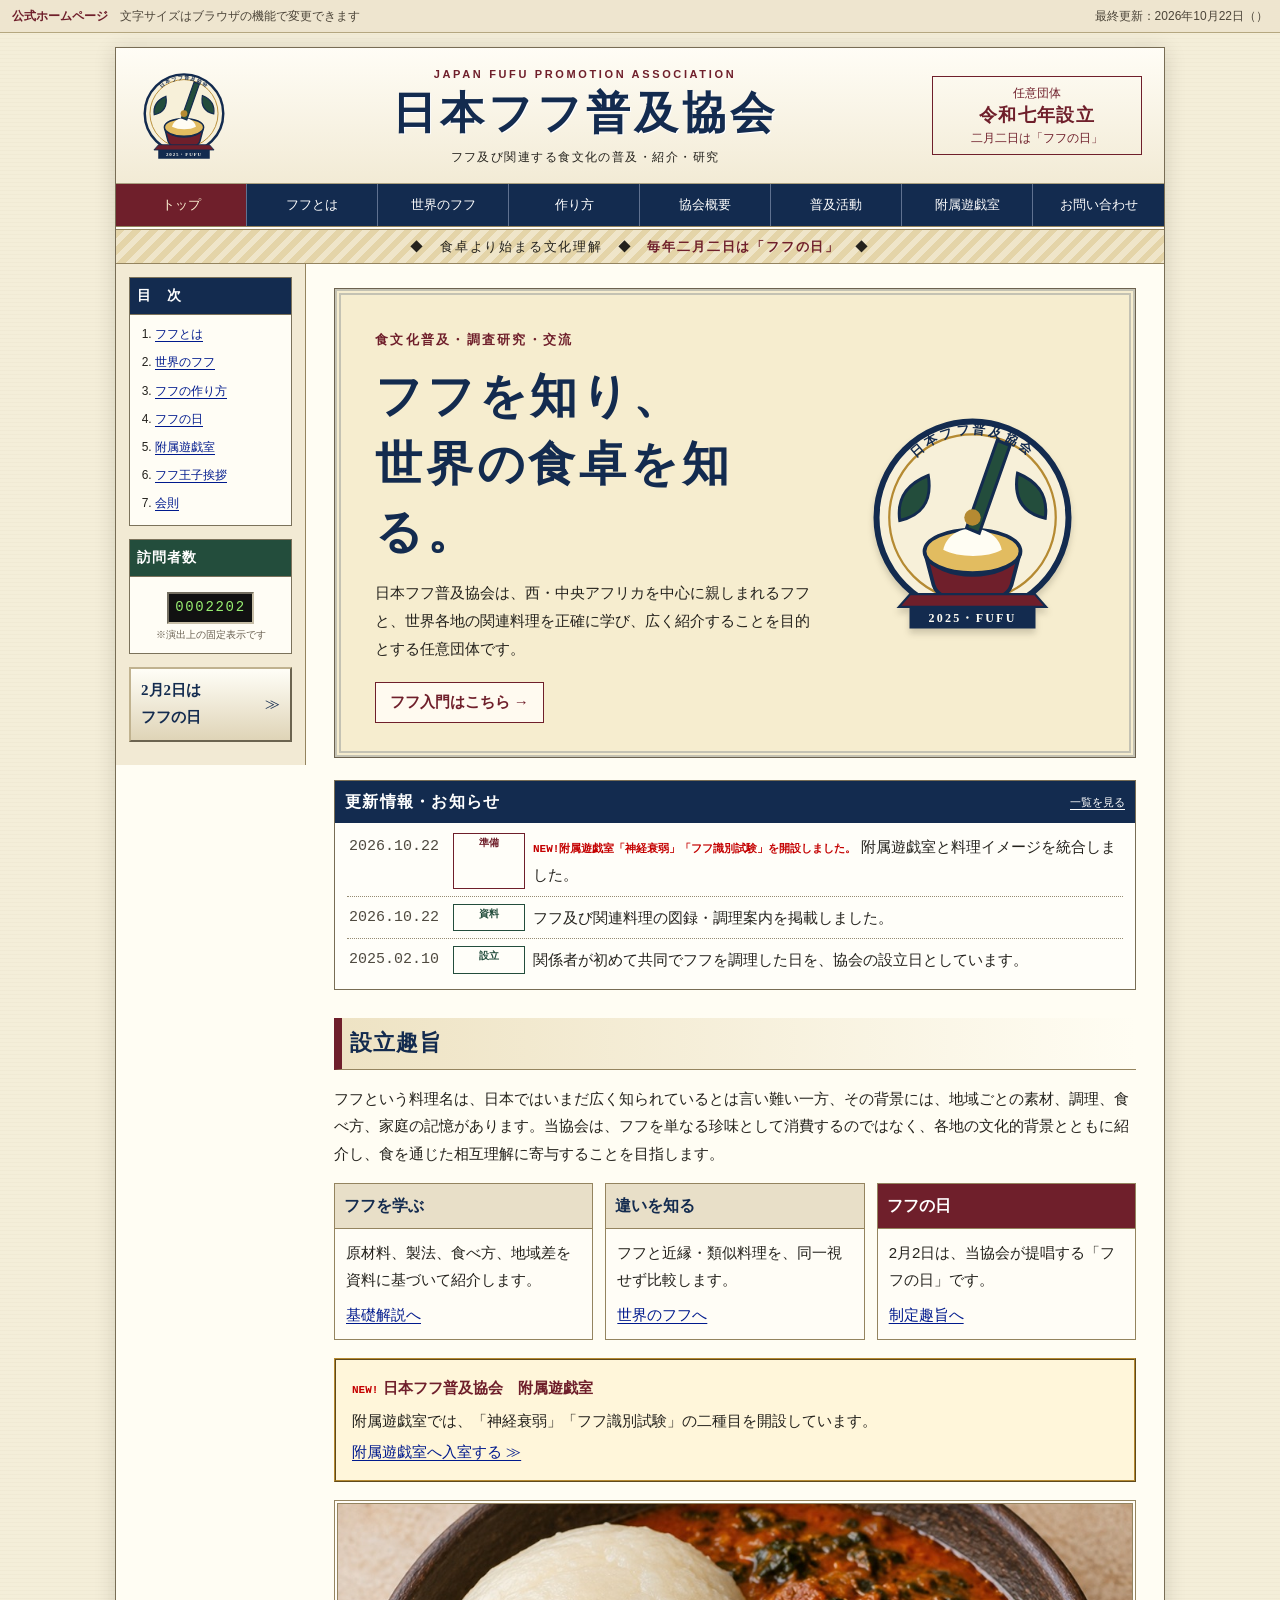
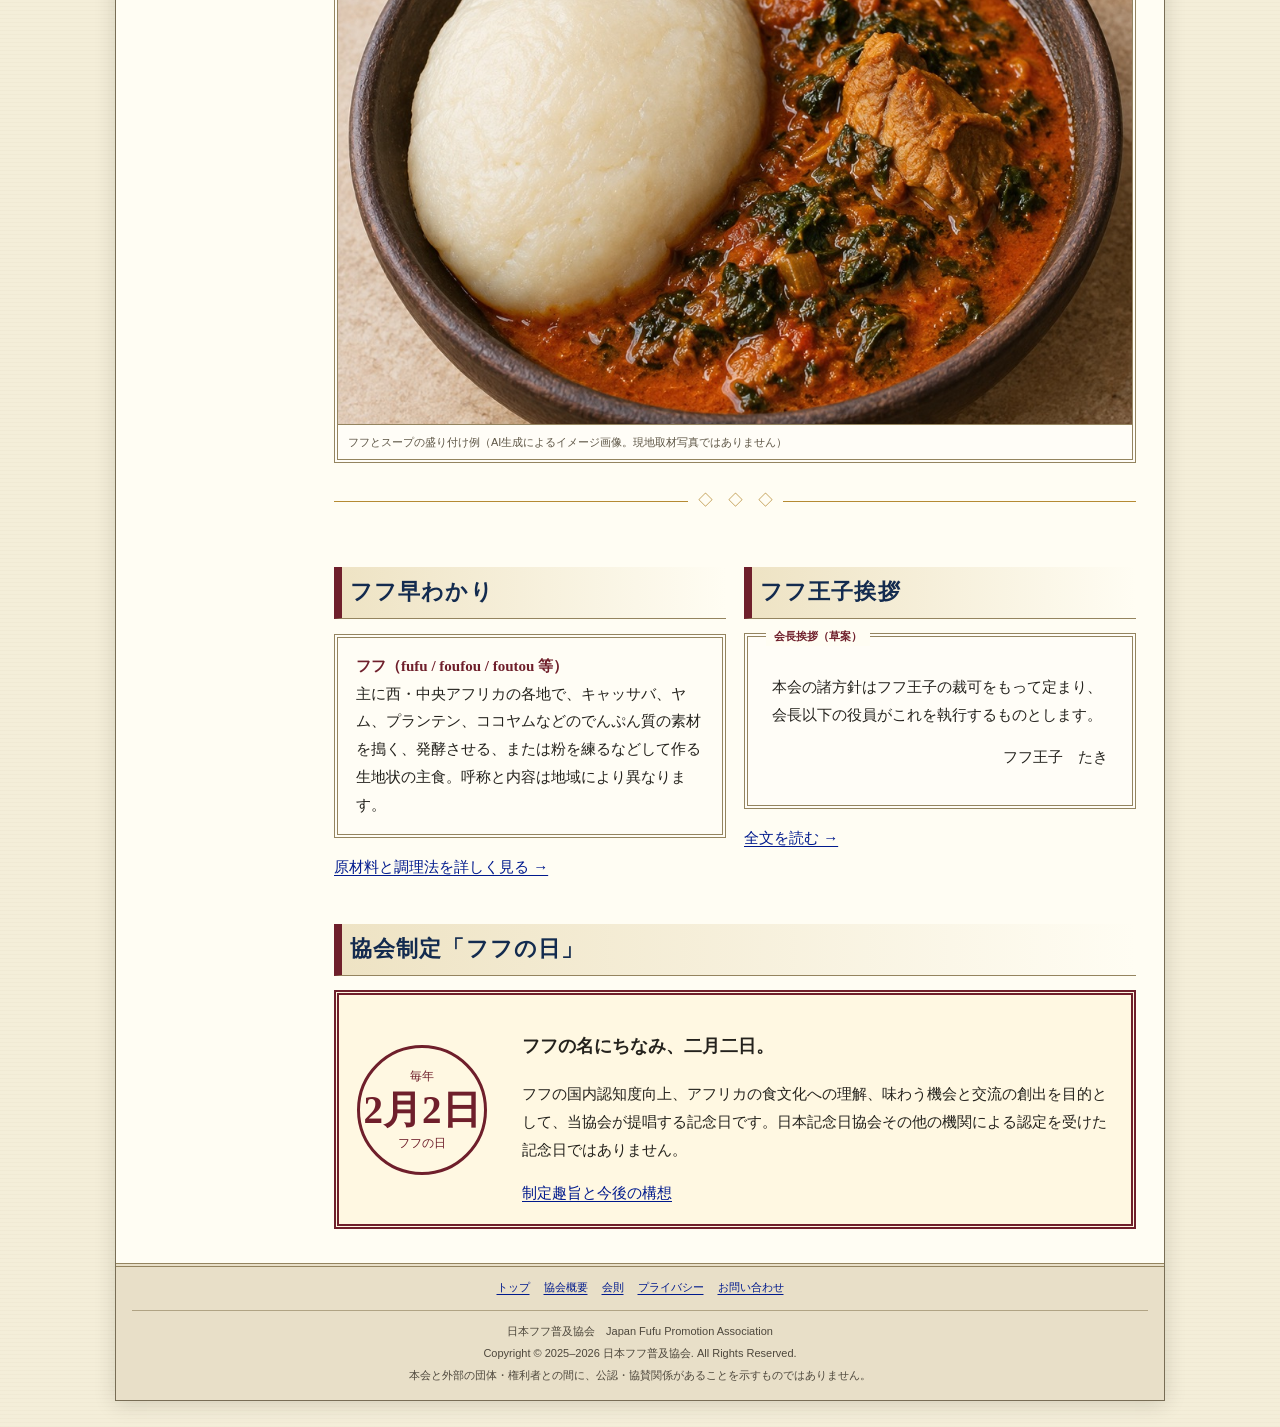
==== index.html @ 9b44394a "Publish Japan Fufu Association site v1.6.2" ====
<!DOCTYPE html>

<html lang="ja"><head><meta charset="utf-8"/><meta content="width=device-width,initial-scale=1" name="viewport"/><meta content="日本フフ普及協会は、フフとその関連料理を通じて食文化への理解を深める任意団体です。" name="description"/><meta content="#132b4f" name="theme-color"/><title>日本フフ普及協会 公式ホームページ</title><link href="assets/img/favicon.svg" rel="icon"/><link href="assets/css/site.css" rel="stylesheet"/><script defer="" src="assets/js/site.js"></script></head>
<body><a class="skip-link" href="#main">本文へ移動</a>
<div class="utility-bar"><div class="utility-bar__inner"><span><strong>公式ホームページ</strong>　文字サイズはブラウザの機能で変更できます</span><span>最終更新：2026年10月22日（）</span></div></div>
<div class="site-shell">
<header class="site-header"><div class="masthead"><a class="masthead__logo" href="index.html"><img alt="日本フフ普及協会 紋章案" src="assets/img/emblem.svg"/></a><div class="masthead__title"><small>JAPAN FUFU PROMOTION ASSOCIATION</small><a href="index.html"><h1>日本フフ普及協会</h1></a><p>フフ及び関連する食文化の普及・紹介・研究</p></div><div class="masthead__seal"><span>任意団体</span><strong>令和七年設立</strong><span>二月二日は「フフの日」</span></div></div>
<button aria-controls="global-nav" aria-expanded="false" aria-label="目次・主要項目を開閉" class="nav-toggle" data-nav-toggle="" type="button"></button><nav aria-label="主要項目" class="global-nav" data-global-nav="" id="global-nav"><ul><li><a aria-current="page" href="index.html">トップ</a></li><li><a href="fufu.html">フフとは</a></li><li><a href="world.html">世界のフフ</a></li><li><a href="recipe.html">作り方</a></li><li><a href="about.html">協会概要</a></li><li><a href="activities.html">普及活動</a></li><li><a href="games.html">附属遊戯室</a></li><li><a href="contact.html">お問い合わせ</a></li></ul></nav></header>
<div class="retro-banner"><span>◆　食卓より始まる文化理解　◆　<strong>毎年二月二日は「フフの日」</strong>　◆</span></div>
<div class="layout"><aside aria-label="補助メニュー" class="sidebar">
<section class="side-box"><h2>目　次</h2><ol class="side-menu"><li><a href="fufu.html">フフとは</a></li><li><a href="world.html">世界のフフ</a></li><li><a href="recipe.html">フフの作り方</a></li><li><a href="fufu-day.html">フフの日</a></li><li><a href="games.html">附属遊戯室</a></li><li><a href="about.html#message">フフ王子挨拶</a></li><li><a href="rules.html">会則</a></li></ol></section>
<section class="side-box"><h2 class="green">訪問者数</h2><div class="side-box__body"><div class="counter" data-counter="">0002202</div><span class="counter-note">※演出上の固定表示です</span></div></section>
<a class="link-banner" href="fufu-day.html"><span><strong>2月2日は<br/>フフの日</strong></span><span>≫</span></a>
</aside><main class="main-content" id="main">
<section class="hero"><div class="hero__copy"><small>食文化普及・調査研究・交流</small><h2>フフを知り、<br/>世界の食卓を知る。</h2><p>日本フフ普及協会は、西・中央アフリカを中心に親しまれるフフと、世界各地の関連料理を正確に学び、広く紹介することを目的とする任意団体です。</p><a class="hero__ribbon" href="fufu.html">フフ入門はこちら →</a></div><div class="hero__crest"><img alt="日本フフ普及協会の紋章" src="assets/img/emblem.svg"/></div></section>
<section class="notice-board"><div class="notice-board__head"><h2>更新情報・お知らせ</h2><a href="activities.html">一覧を見る</a></div><ul class="news-list"><li><time datetime="2026-10-22">2026.10.22</time><span class="label label--notice">準備</span><span><span aria-label="新着" class="new-mark">附属遊戯室「神経衰弱」「フフ識別試験」を開設しました。</span>附属遊戯室と料理イメージを統合しました。</span></li><li><time datetime="2026-10-22">2026.10.22</time><span class="label">資料</span><span>フフ及び関連料理の図録・調理案内を掲載しました。</span></li><li><time datetime="2025-02-10">2025.02.10</time><span class="label">設立</span><span>関係者が初めて共同でフフを調理した日を、協会の設立日としています。</span></li></ul></section>
<h2 class="section-heading">設立趣旨</h2><p>フフという料理名は、日本ではいまだ広く知られているとは言い難い一方、その背景には、地域ごとの素材、調理、食べ方、家庭の記憶があります。当協会は、フフを単なる珍味として消費するのではなく、各地の文化的背景とともに紹介し、食を通じた相互理解に寄与することを目指します。</p>
<div class="feature-grid"><article class="feature-card"><h3 class="feature-card__title">フフを学ぶ</h3><div class="feature-card__body"><p>原材料、製法、食べ方、地域差を資料に基づいて紹介します。</p><a href="fufu.html">基礎解説へ</a></div></article><article class="feature-card"><h3 class="feature-card__title">違いを知る</h3><div class="feature-card__body"><p>フフと近縁・類似料理を、同一視せず比較します。</p><a href="world.html">世界のフフへ</a></div></article><article class="feature-card feature-card--day"><h3 class="feature-card__title">フフの日</h3><div class="feature-card__body"><p>2月2日は、当協会が提唱する「フフの日」です。</p><a href="fufu-day.html">制定趣旨へ</a></div></article></div>
<div class="panel game-home-banner"><strong><span aria-label="新着" class="new-mark"></span>日本フフ普及協会　附属遊戯室</strong><p>附属遊戯室では、「神経衰弱」「フフ識別試験」の二種目を開設しています。</p><a href="games.html">附属遊戯室へ入室する ≫</a></div>
<figure class="food-figure"><img alt="AI生成による、フフとスープを盛り付けたイメージ" src="assets/img/food/fufu.jpg"/><figcaption>フフとスープの盛り付け例（AI生成によるイメージ画像。現地取材写真ではありません）</figcaption></figure>
<div class="ornament"><span>◇　◇　◇</span></div>
<div class="two-col"><section><h2 class="section-heading">フフ早わかり</h2><div class="definition-box"><strong>フフ（fufu / foufou / foutou 等）</strong><br/>主に西・中央アフリカの各地で、キャッサバ、ヤム、プランテン、ココヤムなどのでんぷん質の素材を搗く、発酵させる、または粉を練るなどして作る生地状の主食。呼称と内容は地域により異なります。</div><p><a href="fufu.html">原材料と調理法を詳しく見る →</a></p></section><section><h2 class="section-heading">フフ王子挨拶</h2><div class="president-message"><p>本会の諸方針はフフ王子の裁可をもって定まり、会長以下の役員がこれを執行するものとします。</p><p class="signature">フフ王子　たき</p></div><p><a href="about.html#message">全文を読む →</a></p></section></div>
<h2 class="section-heading">協会制定「フフの日」</h2><div class="fufu-day-card"><div class="date-seal"><div><small>毎年</small><strong>2月2日</strong><small>フフの日</small></div></div><div><h3>フフの名にちなみ、二月二日。</h3><p>フフの国内認知度向上、アフリカの食文化への理解、味わう機会と交流の創出を目的として、当協会が提唱する記念日です。日本記念日協会その他の機関による認定を受けた記念日ではありません。</p><a href="fufu-day.html">制定趣旨と今後の構想</a></div></div>
</main></div>
<footer class="footer"><nav class="footer__nav"><a href="index.html">トップ</a><a href="about.html">協会概要</a><a href="rules.html">会則</a><a href="privacy.html">プライバシー</a><a href="contact.html">お問い合わせ</a></nav><div class="footer__meta"><p>日本フフ普及協会　Japan Fufu Promotion Association</p><p>Copyright © 2025–<span data-year="">2026</span> 日本フフ普及協会. All Rights Reserved.</p><p>本会と外部の団体・権利者との間に、公認・協賛関係があることを示すものではありません。</p></div></footer>
</div></body></html>
---- assets/css/site.css ----
:root {
  --paper: #f4eed9;
  --paper-light: #fffdf3;
  --paper-deep: #e7dcc0;
  --ink: #24221d;
  --navy: #132b4f;
  --navy-2: #23446f;
  --wine: #6f1f2b;
  --green: #234d3c;
  --gold: #b58a32;
  --blue-link: #001a8d;
  --line: #94845f;
  --shadow: rgba(39, 31, 16, 0.16);
  --serif: "Yu Mincho", "Hiragino Mincho ProN", "Hiragino Mincho Pro", "Times New Roman", serif;
  --sans: "Yu Gothic", "Hiragino Kaku Gothic ProN", Meiryo, sans-serif;
}

* { box-sizing: border-box; }
html { scroll-behavior: smooth; }
body {
  margin: 0;
  color: var(--ink);
  background:
    repeating-linear-gradient(0deg, rgba(86, 67, 30, .022) 0, rgba(86, 67, 30, .022) 1px, transparent 1px, transparent 4px),
    var(--paper);
  font-family: var(--sans);
  font-size: 15px;
  line-height: 1.85;
}
a { color: var(--blue-link); text-decoration: underline; text-underline-offset: 3px; }
a:hover { color: var(--wine); }
img, svg { max-width: 100%; height: auto; }
button, input, textarea { font: inherit; }

.skip-link { position: fixed; top: -80px; left: 12px; z-index: 99; background: #fff; padding: 9px 14px; border: 2px solid var(--navy); }
.skip-link:focus { top: 12px; }
.sr-only { position: absolute; width: 1px; height: 1px; padding: 0; margin: -1px; overflow: hidden; clip: rect(0,0,0,0); white-space: nowrap; border: 0; }

.utility-bar { border-bottom: 1px solid #b5a780; background: #eee5cf; color: #4c4539; font-size: 12px; }
.utility-bar__inner { display: flex; justify-content: space-between; gap: 18px; padding: 5px 12px; }
.utility-bar strong { color: var(--wine); }

.site-shell { width: min(1050px, calc(100% - 24px)); margin: 14px auto 26px; border: 1px solid #786d55; background: var(--paper-light); box-shadow: 0 3px 20px var(--shadow); }
.site-header { border-bottom: 4px double var(--line); background: linear-gradient(#fffdf6, #eee5cb); }
.masthead { display: grid; grid-template-columns: 100px 1fr 210px; align-items: center; gap: 18px; min-height: 135px; padding: 15px 22px; }
.masthead__logo img { display: block; width: 92px; }
.masthead__title { text-align: center; font-family: var(--serif); }
.masthead__title small { display: block; color: var(--wine); font-family: var(--sans); font-size: 11px; font-weight: 700; letter-spacing: .24em; }
.masthead__title a { color: var(--navy); text-decoration: none; }
.masthead__title h1 { margin: 4px 0 0; font-size: clamp(26px, 4vw, 44px); line-height: 1.2; letter-spacing: .09em; text-shadow: 1px 1px 0 #fff; }
.masthead__title p { margin: 5px 0 0; font-size: 12px; letter-spacing: .12em; }
.masthead__seal { border: 1px solid var(--wine); padding: 7px 9px; text-align: center; color: var(--wine); font-family: var(--serif); font-size: 12px; line-height: 1.5; }
.masthead__seal strong { display: block; font-size: 18px; letter-spacing: .08em; }

.global-nav { border-top: 1px solid #aaa080; background: var(--navy); }
.global-nav ul { display: grid; grid-template-columns: repeat(8, minmax(0, 1fr)); margin: 0; padding: 0; list-style: none; }
.global-nav li { border-right: 1px solid #5f7190; }
.global-nav li:last-child { border-right: 0; }
.global-nav a { display: block; padding: 9px 5px; color: #fff; font-size: 13px; text-align: center; text-decoration: none; }
.global-nav a:hover, .global-nav a[aria-current="page"] { background: var(--wine); color: #fff5d6; }
.nav-toggle { display: none; }

.retro-banner { display: flex; align-items: center; justify-content: center; min-height: 34px; border-bottom: 1px solid var(--line); background: repeating-linear-gradient(135deg, #e4d4a8 0, #e4d4a8 6px, #efe5c9 6px, #efe5c9 12px); font-family: var(--serif); font-size: 13px; letter-spacing: .14em; text-align: center; }
.retro-banner strong { color: var(--wine); }

.layout { display: grid; grid-template-columns: 190px minmax(0, 1fr); align-items: start; }
.sidebar { padding: 13px; border-right: 1px solid var(--line); background: #f2ead4; }
.side-box { margin-bottom: 13px; border: 1px solid #7b725b; background: #fffdf5; font-size: 12px; }
.side-box h2 { margin: 0; padding: 5px 7px; border-bottom: 1px solid #7b725b; background: var(--navy); color: #fff; font-family: var(--serif); font-size: 14px; letter-spacing: .06em; }
.side-box h2.wine { background: var(--wine); }
.side-box h2.green { background: var(--green); }
.side-menu { margin: 0; padding: 5px 8px 8px 25px; }
.side-menu li { padding: 3px 0; }
.side-box__body { padding: 8px; }
.side-box__body p { margin: 0 0 6px; }
.side-box__body p:last-child { margin-bottom: 0; }
.mini-badge { display: inline-block; padding: 1px 5px; border: 1px solid var(--wine); color: var(--wine); font-weight: 700; }
.counter { margin: 7px auto 2px; width: max-content; padding: 1px 6px; border: 2px inset #c7bea7; background: #111; color: #98ef72; font-family: "Courier New", monospace; font-size: 14px; letter-spacing: .12em; }
.counter-note { display: block; color: #685f50; text-align: center; font-size: 10px; }

.main-content { min-width: 0; padding: 24px 28px 34px; }
.breadcrumb { margin: 0 0 16px; color: #675f51; font-size: 11px; }
.page-title { margin: 0 0 18px; padding: 8px 12px 7px; border-top: 3px double var(--navy); border-bottom: 3px double var(--navy); color: var(--navy); font-family: var(--serif); font-size: clamp(25px, 4vw, 34px); letter-spacing: .09em; text-align: center; }
.page-lead { margin: 0 auto 22px; max-width: 700px; font-family: var(--serif); font-size: 17px; line-height: 2; text-align: center; }

.hero { position: relative; display: grid; grid-template-columns: 1.25fr .75fr; min-height: 300px; margin-bottom: 22px; overflow: hidden; border: 1px solid #6c624f; background: #f6edcf; }
.hero::after { position: absolute; inset: 0; border: 6px double rgba(19,43,79,.22); content: ""; pointer-events: none; }
.hero__copy { z-index: 1; padding: 36px 16px 34px 40px; }
.hero__copy small { color: var(--wine); font-weight: 700; letter-spacing: .18em; }
.hero__copy h2 { margin: 9px 0 14px; color: var(--navy); font-family: var(--serif); font-size: clamp(28px, 4.6vw, 47px); line-height: 1.45; letter-spacing: .08em; }
.hero__copy p { max-width: 530px; margin: 0; font-family: var(--serif); font-size: 15px; }
.hero__crest { display: grid; place-items: center; padding: 25px 25px 25px 0; }
.hero__crest img { width: min(225px, 100%); filter: drop-shadow(0 5px 3px rgba(35,27,12,.18)); }
.hero__ribbon { display: inline-block; margin-top: 18px; padding: 6px 14px; border: 1px solid var(--wine); background: #fffaf0; color: var(--wine); font-family: var(--serif); font-weight: 700; text-decoration: none; }

.notice-board { margin-bottom: 20px; border: 1px solid #786d55; }
.notice-board__head { display: flex; align-items: center; justify-content: space-between; padding: 6px 10px; background: var(--navy); color: white; }
.notice-board__head h2 { margin: 0; font-family: var(--serif); font-size: 16px; letter-spacing: .08em; }
.notice-board__head a { color: #fff; font-size: 11px; }
.news-list { margin: 0; padding: 3px 12px 8px; list-style: none; background: #fffef9; }
.news-list li { display: grid; grid-template-columns: 96px 72px 1fr; gap: 8px; padding: 7px 2px; border-bottom: 1px dotted #958b73; }
.news-list li:last-child { border-bottom: 0; }
.news-list time { color: #4f4a40; font-family: "Courier New", monospace; }
.label { display: inline-block; padding: 0 5px; border: 1px solid currentColor; color: var(--green); font-size: 10px; font-weight: 700; text-align: center; }
.label--notice { color: var(--wine); }

.section-heading { margin: 28px 0 14px; padding: 5px 8px; border-left: 8px solid var(--wine); border-bottom: 1px solid var(--line); color: var(--navy); background: linear-gradient(90deg, #eee3c4, transparent); font-family: var(--serif); font-size: 22px; letter-spacing: .05em; }
.subheading { margin: 22px 0 9px; padding-bottom: 4px; border-bottom: 1px dotted var(--line); color: var(--wine); font-family: var(--serif); font-size: 18px; }
.ornament { display: flex; align-items: center; gap: 10px; margin: 24px 0; color: var(--gold); }
.ornament::before, .ornament::after { height: 1px; flex: 1; background: var(--gold); content: ""; }
.ornament span { font-family: var(--serif); }

.feature-grid { display: grid; grid-template-columns: repeat(3, 1fr); gap: 12px; }
.feature-card { border: 1px solid var(--line); background: #fffdf6; }
.feature-card__title { margin: 0; padding: 7px 9px; border-bottom: 1px solid var(--line); background: #e8dfc8; color: var(--navy); font-family: var(--serif); font-size: 16px; }
.feature-card__body { padding: 10px 11px; }
.feature-card__body p { margin: 0 0 7px; }
.feature-card__body p:last-child { margin: 0; }
.feature-card--day .feature-card__title { background: var(--wine); color: white; }

.two-col { display: grid; grid-template-columns: 1fr 1fr; gap: 18px; }
.panel { padding: 14px 16px; border: 1px solid var(--line); background: #fffdf7; }
.panel h3 { margin-top: 0; color: var(--navy); font-family: var(--serif); }
.panel--green { border-color: var(--green); background: #f2f5eb; }
.panel--warning { border: 2px solid #a65a2d; background: #fff7dd; }
.panel--draft { border: 2px dashed var(--wine); background: #fff8f3; }
.panel p:last-child, .panel ul:last-child { margin-bottom: 0; }

.definition-box { margin: 15px 0; padding: 15px 18px; border: 4px double var(--line); background: #fffdf5; font-family: var(--serif); }
.definition-box strong { color: var(--wine); }
.fact-list { margin: 0; padding-left: 1.4em; }
.fact-list li { margin-bottom: 5px; }

.comparison-wrap { overflow-x: auto; border: 1px solid var(--line); }
.comparison-table { width: 100%; min-width: 760px; border-collapse: collapse; background: #fffef9; font-size: 12px; line-height: 1.65; }
.comparison-table caption { padding: 6px; background: var(--navy); color: #fff; font-family: var(--serif); font-size: 15px; }
.comparison-table th, .comparison-table td { padding: 7px 8px; border: 1px solid #b4a98e; vertical-align: top; }
.comparison-table th { background: #e8dfc8; color: var(--navy); text-align: left; }
.comparison-table tbody tr:nth-child(even) { background: #faf6e9; }
.comparison-table .group { color: var(--wine); font-weight: 700; }

.source-list { padding-left: 1.4em; font-size: 12px; }
.source-list li { margin-bottom: 6px; }
.source-id { color: var(--wine); font-family: "Courier New", monospace; font-weight: 700; }

.recipe-meta { display: flex; flex-wrap: wrap; gap: 8px; margin-bottom: 14px; }
.recipe-meta span { padding: 2px 8px; border: 1px solid var(--line); background: #eee5cf; font-size: 12px; }
.recipe-steps { counter-reset: step; margin: 0; padding: 0; list-style: none; }
.recipe-steps li { position: relative; min-height: 40px; margin: 0 0 10px; padding: 7px 9px 7px 48px; border-bottom: 1px dotted var(--line); }
.recipe-steps li::before { position: absolute; top: 4px; left: 4px; display: grid; place-items: center; width: 31px; height: 31px; border-radius: 50%; background: var(--navy); color: white; counter-increment: step; content: counter(step); font-family: var(--serif); }

.profile-table { width: 100%; border-collapse: collapse; background: #fffef9; }
.profile-table th, .profile-table td { padding: 8px 10px; border: 1px solid #a99d80; vertical-align: top; }
.profile-table th { width: 28%; background: #eae1ca; color: var(--navy); text-align: left; }
.consent { color: var(--wine); font-size: 11px; font-weight: 700; }
.honorary { display: inline-block; margin-left: 5px; padding: 0 4px; border: 1px solid var(--gold); color: #6d511d; font-size: 10px; }

.president-message { position: relative; padding: 22px 24px 18px; border: 4px double var(--line); background: #fffdf7; font-family: var(--serif); }
.president-message::before { position: absolute; top: -11px; left: 18px; padding: 0 8px; background: var(--paper-light); color: var(--wine); content: "会長挨拶（草案）"; font-family: var(--sans); font-size: 11px; font-weight: 700; }
.signature { margin-top: 14px; text-align: right; }

.timeline { margin: 0; padding: 0; list-style: none; }
.timeline li { display: grid; grid-template-columns: 120px 1fr; gap: 12px; padding: 10px 0; border-bottom: 1px dotted var(--line); }
.timeline strong { color: var(--navy); }
.status-plan { display: inline-block; padding: 0 5px; border: 1px solid #6f581b; background: #fff4b7; color: #594500; font-size: 10px; }
.status-none { display: inline-block; padding: 0 5px; border: 1px solid #777; color: #555; font-size: 10px; }

.fufu-day-card { display: grid; grid-template-columns: 145px 1fr; gap: 20px; align-items: center; padding: 18px; border: 5px double var(--wine); background: #fff8e2; }
.date-seal { display: grid; place-items: center; width: 130px; height: 130px; border: 3px solid var(--wine); border-radius: 50%; color: var(--wine); font-family: var(--serif); text-align: center; }
.date-seal small { font-size: 12px; }
.date-seal strong { display: block; font-size: 39px; line-height: 1; }

.link-banner { display: flex; align-items: center; justify-content: space-between; gap: 10px; margin: 10px 0; padding: 8px 10px; border: 2px outset #c0b28f; background: linear-gradient(#fffef7, #dfd4b7); color: var(--navy); font-family: var(--serif); text-decoration: none; }
.link-banner:hover { border-style: inset; color: var(--wine); }
.link-banner small { font-family: var(--sans); color: #5d5545; }

.footer { border-top: 4px double var(--line); background: #e8dfc8; color: #4d473c; font-size: 11px; text-align: center; }
.footer__nav { padding: 10px 12px 4px; }
.footer__nav a { margin: 0 7px; }
.footer__meta { margin: 8px 16px 0; padding: 8px 10px 12px; border-top: 1px solid #b0a384; }
.footer__meta p { margin: 2px 0; }

.doc-page { max-width: 780px; margin: 0 auto; }
.article-number { margin: 25px 0 7px; color: var(--navy); font-family: var(--serif); font-size: 19px; }
.clause-list { padding-left: 1.5em; }
.clause-list li { margin-bottom: 5px; }
.revision-box { margin-top: 30px; padding: 10px 12px; border: 1px solid var(--line); background: #f2ead5; font-size: 12px; }

/* v1.4 レトロ装飾・料理資料 */
.new-mark { display: inline-block; margin-right: 5px; color: #c40000; font: 700 11px "Courier New", monospace; }
.new-mark::before { content: "NEW!"; }
.under-construction { display: inline-block; padding: 2px 7px; border: 2px dashed #b67816; background: #fff4ad; color: #6a4200; font: 700 11px "Courier New", monospace; }
.food-figure { margin: 18px 0; border: 4px double var(--line); background: #fffdf7; }
.food-figure img { display: block; width: 100%; max-height: 520px; object-fit: cover; }
.food-figure figcaption { padding: 7px 10px; border-top: 1px solid var(--line); color: #5d5545; font-size: 11px; }
.food-gallery { display: grid; grid-template-columns: repeat(3, minmax(0, 1fr)); gap: 12px; margin: 18px 0; }
.food-card { margin: 0; border: 1px solid var(--line); background: #fffdf7; }
.food-card img { display: block; width: 100%; aspect-ratio: 1; object-fit: cover; }
.food-card figcaption { padding: 8px 9px 9px; border-top: 1px solid var(--line); font-size: 11px; line-height: 1.55; }
.food-card strong { display: block; color: var(--navy); font-family: var(--serif); font-size: 15px; }
.ai-note { padding: 8px 10px; border-left: 5px solid var(--gold); background: #fff6d9; font-size: 12px; }
.compact-banner { display: inline-flex; align-items: center; justify-content: center; min-height: 31px; margin: 3px; padding: 2px 8px; border: 2px outset #c0b28f; background: linear-gradient(#fffef7,#dfd4b7); color: var(--navy); font: 700 11px var(--serif); text-decoration: none; }
.compact-banner:hover { border-style: inset; }

/* 附属遊戯室 — 添付版のゲーム実装をv1.4へ統合 */
.game-home-banner { margin: 18px 0; border: 2px ridge var(--gold); background: #fff6da; }
.game-home-banner strong { color: var(--wine); font-family: var(--serif); }
.game-home-banner p { margin: 4px 0; }
.game-announcement { padding: 12px 16px; margin: 0 0 18px; border: 4px double #b7995e; background: #fff7d8; text-align: center; }
.game-announcement > span { color: var(--wine); font-weight: 700; font-family: var(--serif); letter-spacing: .08em; }
.game-announcement p { margin: 4px 0; }
.games-tabs { display: flex; flex-wrap: wrap; gap: 6px; margin: 0 0 18px; }
.games-tabs a { flex: 1 1 130px; border: 2px outset #c9bfa5; background: linear-gradient(#faf7eb,#dfd5be); padding: 7px; color: var(--navy); text-align: center; font-weight: 700; font-size: 13px; }
.game-section { scroll-margin-top: 12px; margin: 22px 0 30px; }
.game-console { border: 3px double var(--line); background: #eee7cf; padding: 12px; }
.game-console__head { display:flex; flex-wrap:wrap; justify-content:space-between; align-items:center; gap: 12px; font-size: 13px; }
.game-console__head strong,.exam-score strong { color:var(--wine); font:700 22px "Courier New",monospace; }
.game-status { margin:10px 0; min-height: 30px; padding: 9px 10px; border: 1px solid #a79b78; background:#fffef4; font-size: 13px; }
.memory-board { display:grid; grid-template-columns:repeat(4,minmax(0,1fr)); gap:10px; }
.memory-card { position:relative; padding:0; border:3px outset #c4b38f; border-radius:2px; aspect-ratio: 1 / 1.06; background: var(--navy); cursor:pointer; overflow:hidden; min-width:0; }
.memory-card:not(.is-open):not(.is-matched):hover { outline: 3px solid #d8a953; outline-offset:-5px; }
.memory-card:focus-visible,.quiz-choice:focus-visible,.game-button:focus-visible { outline:3px solid #c67c1b; outline-offset:2px; }
.memory-card__back { display:grid; place-items:center; height:100%; background: repeating-linear-gradient(45deg,#102746 0,#102746 11px,#1d395b 11px,#1d395b 18px); font:700 clamp(22px,4vw,35px) var(--serif); color:#f4e3bb; text-shadow:1px 1px var(--wine); }
.memory-card__back::before { content:"◆"; position:absolute; top:5px; left:7px; font-size:15px; }
.memory-card__back::after { content:"◆"; position:absolute; bottom:5px; right:7px; font-size:15px; }
.memory-card__front { display:none; height:100%; background:#fffdf7; flex-direction:column; }
.memory-card__front img { width:100%; height:75%; object-fit:cover; }
.memory-card__front small { display:grid; place-items:center; flex:1; padding:2px; font-size:clamp(10px,1.6vw,14px); font-weight:700; font-family:var(--serif); color:var(--navy); }
.memory-card.is-open .memory-card__back,.memory-card.is-matched .memory-card__back { display:none; }
.memory-card.is-open .memory-card__front,.memory-card.is-matched .memory-card__front { display:flex; }
.memory-card.is-matched { border:3px solid var(--green); }
.game-button { border:2px outset #c4b596; background:#f8f1d8; color:var(--navy); cursor:pointer; padding:6px 11px; font-size:13px; font-weight:700; }
.game-button:hover:not(:disabled) { background:#fff7ba; }
.game-button:disabled { opacity:.55; cursor:default; }
.game-button--primary { background:var(--navy); color:white; }
.exam-score { display:flex; justify-content:space-between; flex-wrap:wrap; gap:10px; padding:5px 10px; background:var(--navy); color:white; font-weight:700; font-size:13px; }
.exam-score strong { color:#ffe2a0; }
.quiz-visual { padding: 12px; background:#e6dcc1; border:2px solid var(--line); text-align:center; }
.quiz-visual img { display:block; max-height:420px; width:100%; max-width:500px; margin:auto; object-fit:contain; border:5px ridge #f6f0e4; background:white; }
.quiz-options { display:grid; grid-template-columns: repeat(2,minmax(0,1fr)); gap:8px; padding:12px 0; }
.quiz-choice { min-height:52px; padding:8px 12px; background: #fffcef; border:2px outset #c5b894; color:var(--navy); cursor:pointer; font-family:var(--serif); font-weight:700; }
.quiz-choice:hover:not(:disabled) { background:#f9eed4; }
.quiz-choice.is-correct { border-color:var(--green); background:#dceccf; color:var(--green); }
.quiz-choice.is-incorrect { border-color:var(--wine); background:#f6dcdc; color:var(--wine); }
.quiz-choice:disabled { cursor:default; }
.quiz-actions { display:flex; flex-wrap:wrap; gap:9px; }
.game-hint { margin:10px 0 0; padding:7px 10px; border-left:4px solid var(--gold); background:#fff7da; min-height:28px; font-size:12px; }
.game-hint:empty { display:none; }
.game-disclaimer { font-size:12px; }
.game-disclaimer .subheading { margin-top:0; }

@media (max-width: 820px) {
  .site-shell { width: min(100% - 12px, 1050px); margin-top: 7px; }
  .masthead { grid-template-columns: 76px 1fr; min-height: 104px; padding: 10px 13px; }
  .masthead__logo img { width: 70px; }
  .masthead__seal { display: none; }
  .masthead__title h1 { font-size: clamp(23px, 6vw, 34px); }
  .nav-toggle { display: block; width: 100%; padding: 8px; border: 0; border-top: 1px solid #8491a6; background: var(--navy); color: white; cursor: pointer; }
  .nav-toggle::before { content: "目次・主要項目 ▼"; }
  .nav-toggle[aria-expanded="true"]::before { content: "目次・主要項目 ▲"; }
  .global-nav { display: none; }
  .global-nav.is-open { display: block; }
  .global-nav ul { grid-template-columns: 1fr 1fr; }
  .global-nav li { border-bottom: 1px solid #5f7190; }
  .layout { grid-template-columns: 1fr; }
  .sidebar { display: none; }
  .main-content { padding: 20px 18px 28px; }
  .hero { grid-template-columns: 1fr; }
  .hero__copy { padding: 27px 26px 10px; text-align: center; }
  .hero__crest { padding: 5px 25px 26px; }
  .hero__crest img { width: 175px; }
  .feature-grid { grid-template-columns: 1fr; }
  .two-col { grid-template-columns: 1fr; }
  .food-gallery { grid-template-columns: repeat(2, minmax(0, 1fr)); }
}

@media (max-width: 540px) {
  body { font-size: 14px; }
  .utility-bar__inner { display: block; text-align: center; }
  .utility-bar__inner span:last-child { display: none; }
  .masthead { grid-template-columns: 58px 1fr; gap: 8px; }
  .masthead__logo img { width: 54px; }
  .masthead__title small { font-size: 9px; letter-spacing: .1em; }
  .masthead__title h1 { letter-spacing: .02em; }
  .masthead__title p { display: none; }
  .global-nav ul { grid-template-columns: 1fr; }
  .main-content { padding-inline: 12px; }
  .hero__copy { padding-inline: 18px; }
  .news-list li { grid-template-columns: 84px 62px 1fr; gap: 5px; font-size: 12px; }
  .page-title { font-size: 24px; }
  .fufu-day-card { grid-template-columns: 1fr; text-align: center; }
  .date-seal { margin: 0 auto; }
  .timeline li { grid-template-columns: 1fr; gap: 2px; }
  .food-gallery { grid-template-columns: 1fr; }
  .memory-board { gap: 5px; }
  .memory-card { border-width: 2px; }
  .quiz-options { grid-template-columns: 1fr; }
  .game-console { padding: 8px; }
}

@media print {
  .utility-bar, .global-nav, .nav-toggle, .sidebar, .retro-banner, .footer__nav { display: none !important; }
  body, .site-shell { background: white; }
  .site-shell { width: 100%; margin: 0; border: 0; box-shadow: none; }
  .layout { display: block; }
  .main-content { padding: 0; }
  a { color: inherit; text-decoration: none; }
}

/* v1.5: World-gallery deadpan arrangement inspired by early recipe indexes. */
.food-gallery--silent { grid-template-columns: repeat(2,minmax(0,1fr)); gap: 12px; margin: 15px 0 8px; }
.food-gallery--silent .food-card { border-color:#e2d8ce; background:#fff; padding:6px; box-shadow:1px 1px 0 #f3ebdd; }
.food-gallery--silent .food-card img { aspect-ratio: 1 / .94; object-fit: cover; }
.food-gallery--silent .food-card figcaption { border:0; font: 500 clamp(16px,2.4vw,21px) var(--serif); padding:8px 3px 13px; color:#bd738b; line-height:1.4; }
.gallery-disclaimer { margin: 7px 0 25px; color:#756b5a; font-size:10px; }
/* Names remain hidden until the second card is flipped; the photographs deliberately recur. */
.memory-card__front img { height:100%; }
.memory-card__front small { display:none; }
.memory-card.is-revealed .memory-card__front img,
.memory-card.is-matched .memory-card__front img { height:75%; }
.memory-card.is-revealed .memory-card__front small,
.memory-card.is-matched .memory-card__front small { display:grid; }
@media (max-width: 600px) {
  .food-gallery--silent { gap:8px; }
  .food-gallery--silent .food-card { padding:4px; }
  .food-gallery--silent .food-card figcaption { font-size:16px; padding:6px 2px 9px; }
  .memory-card.is-revealed .memory-card__front img,
  .memory-card.is-matched .memory-card__front img { height:68%; }
}
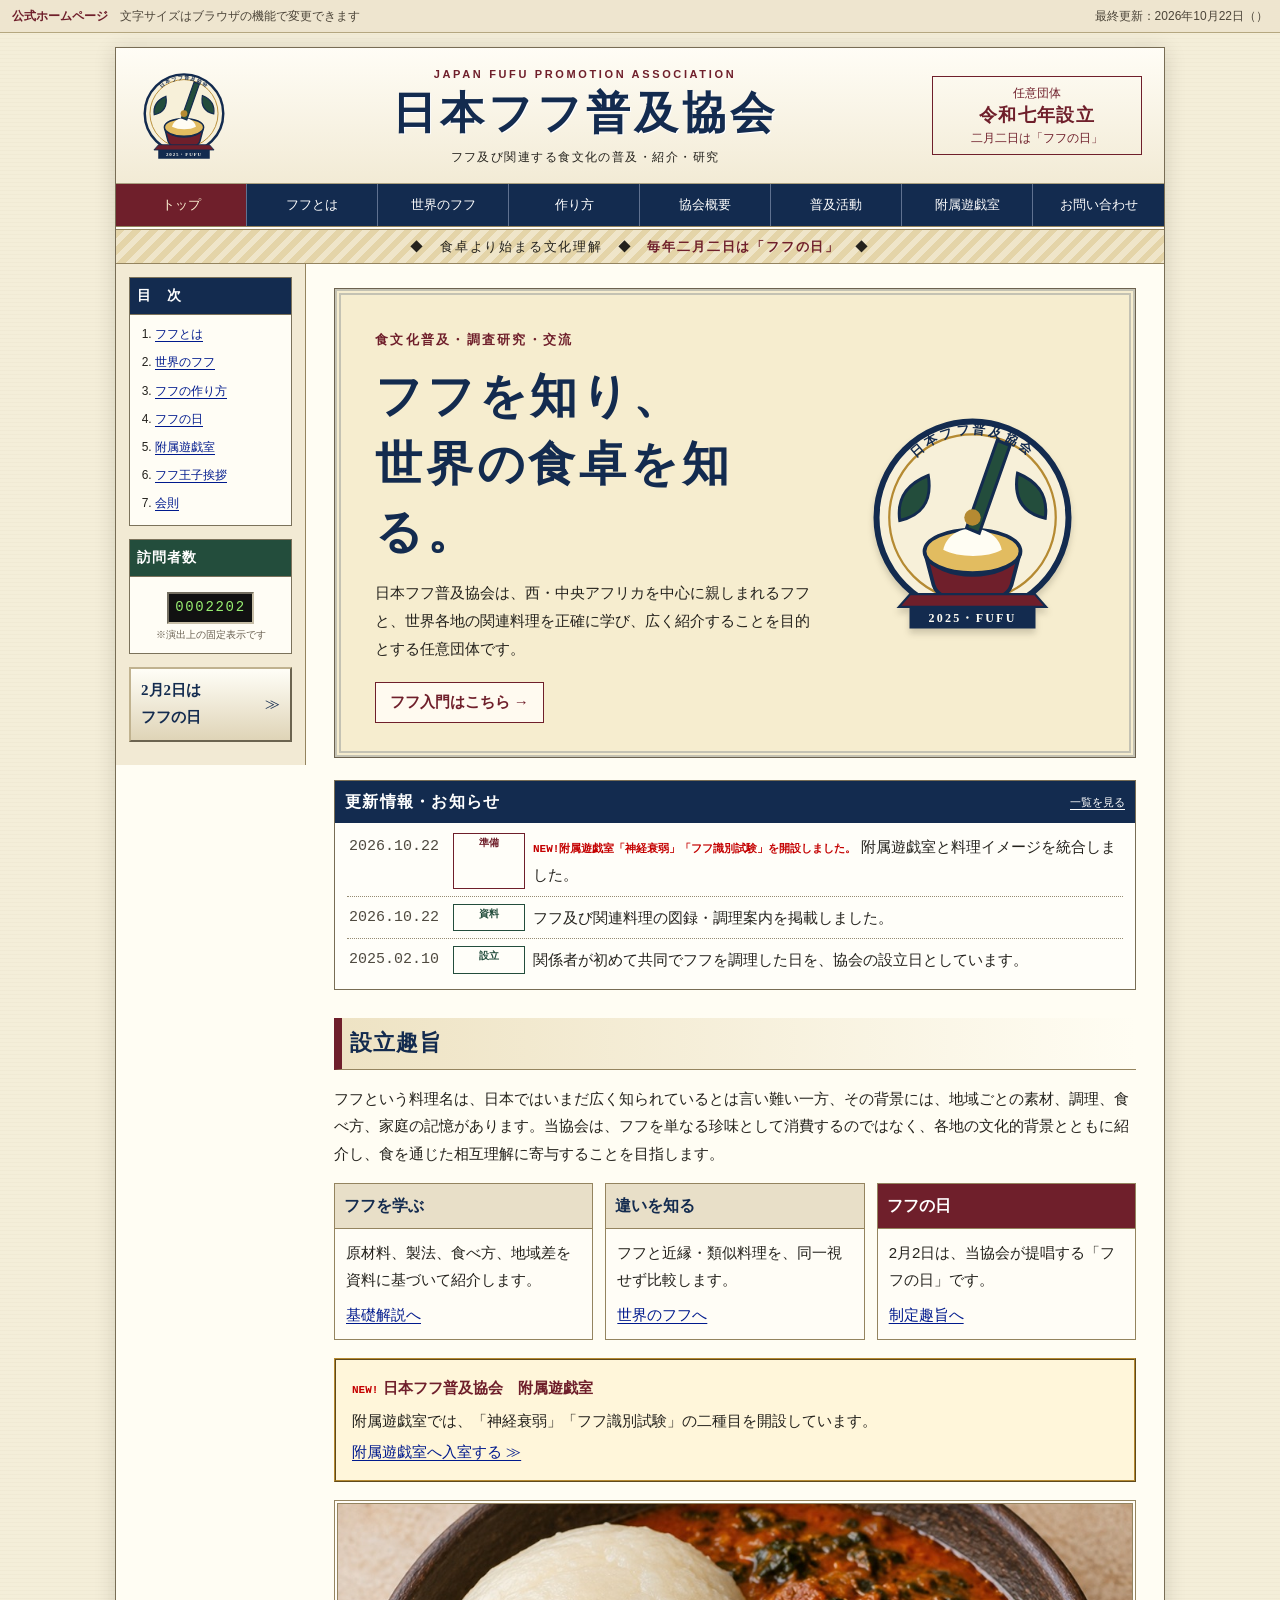
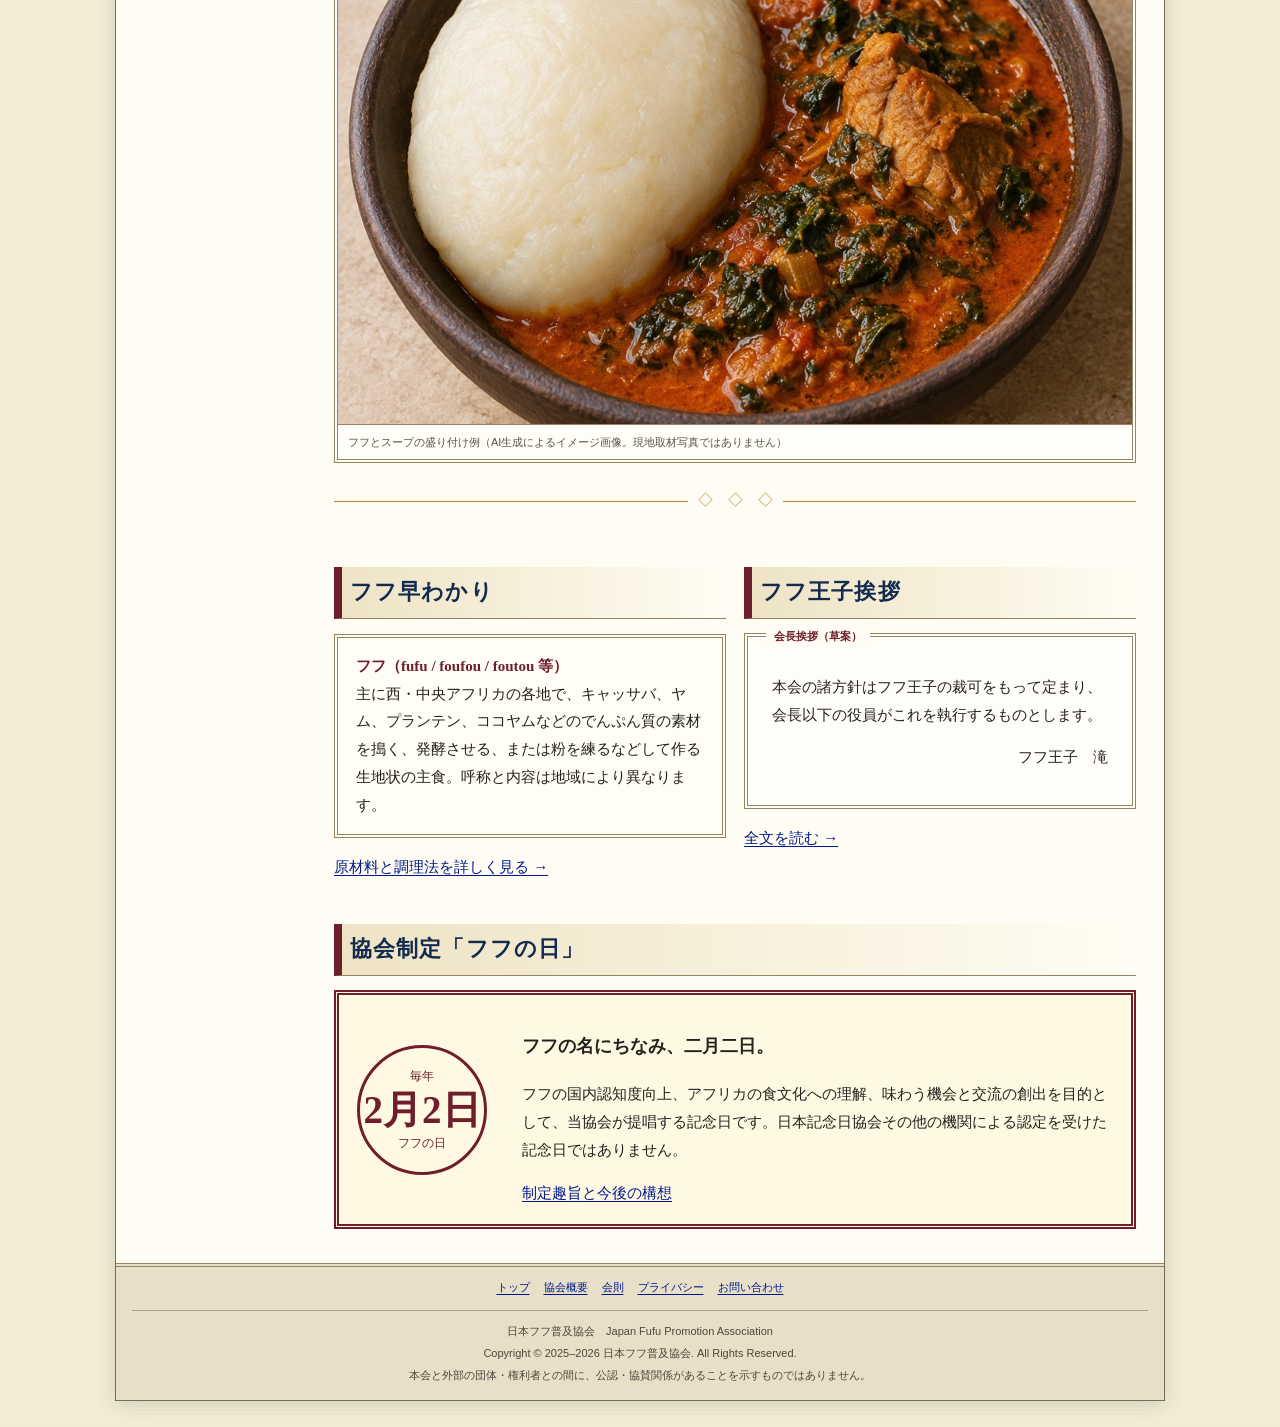
==== commit 788b4014: "Update officer names and display order for v1.6.3" ====
--- a/index.html
+++ b/index.html
@@ -19,7 +19,7 @@
 <div class="panel game-home-banner"><strong><span aria-label="新着" class="new-mark"></span>日本フフ普及協会　附属遊戯室</strong><p>附属遊戯室では、「神経衰弱」「フフ識別試験」の二種目を開設しています。</p><a href="games.html">附属遊戯室へ入室する ≫</a></div>
 <figure class="food-figure"><img alt="AI生成による、フフとスープを盛り付けたイメージ" src="assets/img/food/fufu.jpg"/><figcaption>フフとスープの盛り付け例（AI生成によるイメージ画像。現地取材写真ではありません）</figcaption></figure>
 <div class="ornament"><span>◇　◇　◇</span></div>
-<div class="two-col"><section><h2 class="section-heading">フフ早わかり</h2><div class="definition-box"><strong>フフ（fufu / foufou / foutou 等）</strong><br/>主に西・中央アフリカの各地で、キャッサバ、ヤム、プランテン、ココヤムなどのでんぷん質の素材を搗く、発酵させる、または粉を練るなどして作る生地状の主食。呼称と内容は地域により異なります。</div><p><a href="fufu.html">原材料と調理法を詳しく見る →</a></p></section><section><h2 class="section-heading">フフ王子挨拶</h2><div class="president-message"><p>本会の諸方針はフフ王子の裁可をもって定まり、会長以下の役員がこれを執行するものとします。</p><p class="signature">フフ王子　たき</p></div><p><a href="about.html#message">全文を読む →</a></p></section></div>
+<div class="two-col"><section><h2 class="section-heading">フフ早わかり</h2><div class="definition-box"><strong>フフ（fufu / foufou / foutou 等）</strong><br/>主に西・中央アフリカの各地で、キャッサバ、ヤム、プランテン、ココヤムなどのでんぷん質の素材を搗く、発酵させる、または粉を練るなどして作る生地状の主食。呼称と内容は地域により異なります。</div><p><a href="fufu.html">原材料と調理法を詳しく見る →</a></p></section><section><h2 class="section-heading">フフ王子挨拶</h2><div class="president-message"><p>本会の諸方針はフフ王子の裁可をもって定まり、会長以下の役員がこれを執行するものとします。</p><p class="signature">フフ王子　滝</p></div><p><a href="about.html#message">全文を読む →</a></p></section></div>
 <h2 class="section-heading">協会制定「フフの日」</h2><div class="fufu-day-card"><div class="date-seal"><div><small>毎年</small><strong>2月2日</strong><small>フフの日</small></div></div><div><h3>フフの名にちなみ、二月二日。</h3><p>フフの国内認知度向上、アフリカの食文化への理解、味わう機会と交流の創出を目的として、当協会が提唱する記念日です。日本記念日協会その他の機関による認定を受けた記念日ではありません。</p><a href="fufu-day.html">制定趣旨と今後の構想</a></div></div>
 </main></div>
 <footer class="footer"><nav class="footer__nav"><a href="index.html">トップ</a><a href="about.html">協会概要</a><a href="rules.html">会則</a><a href="privacy.html">プライバシー</a><a href="contact.html">お問い合わせ</a></nav><div class="footer__meta"><p>日本フフ普及協会　Japan Fufu Promotion Association</p><p>Copyright © 2025–<span data-year="">2026</span> 日本フフ普及協会. All Rights Reserved.</p><p>本会と外部の団体・権利者との間に、公認・協賛関係があることを示すものではありません。</p></div></footer>
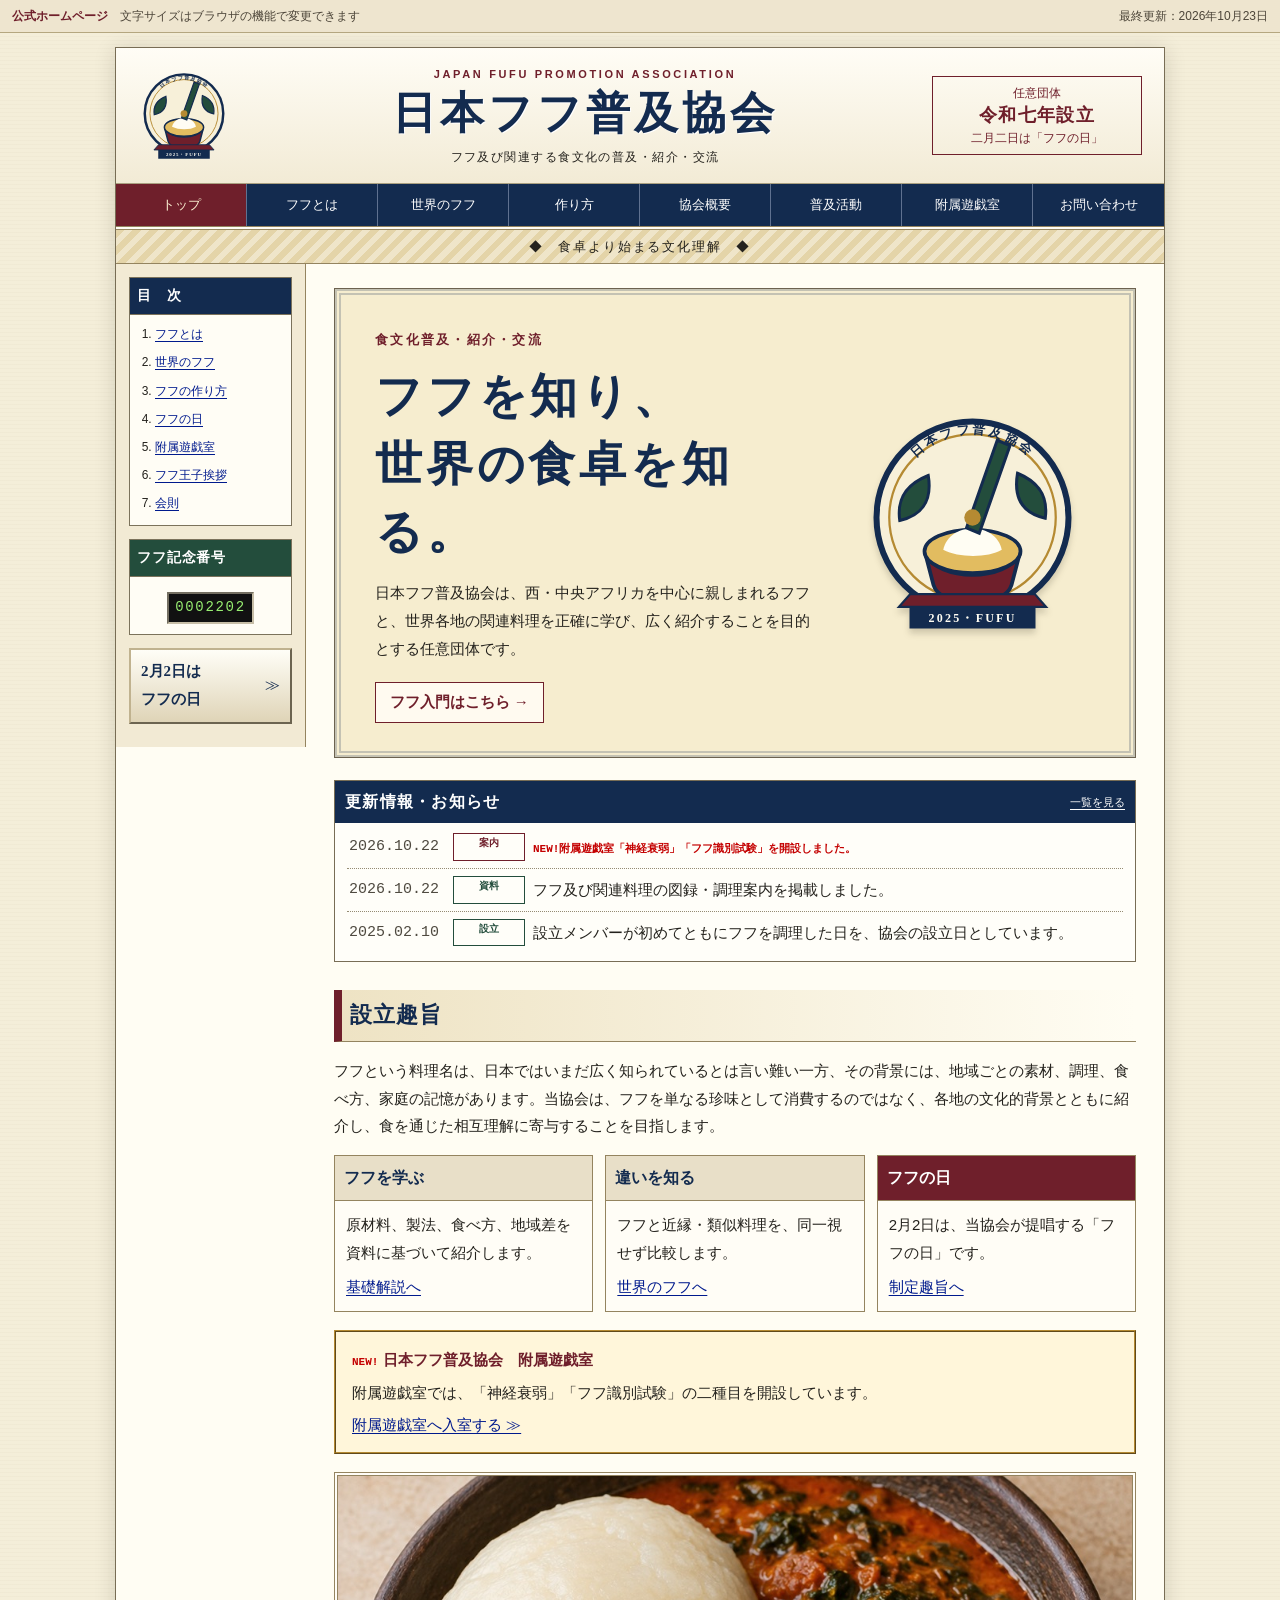
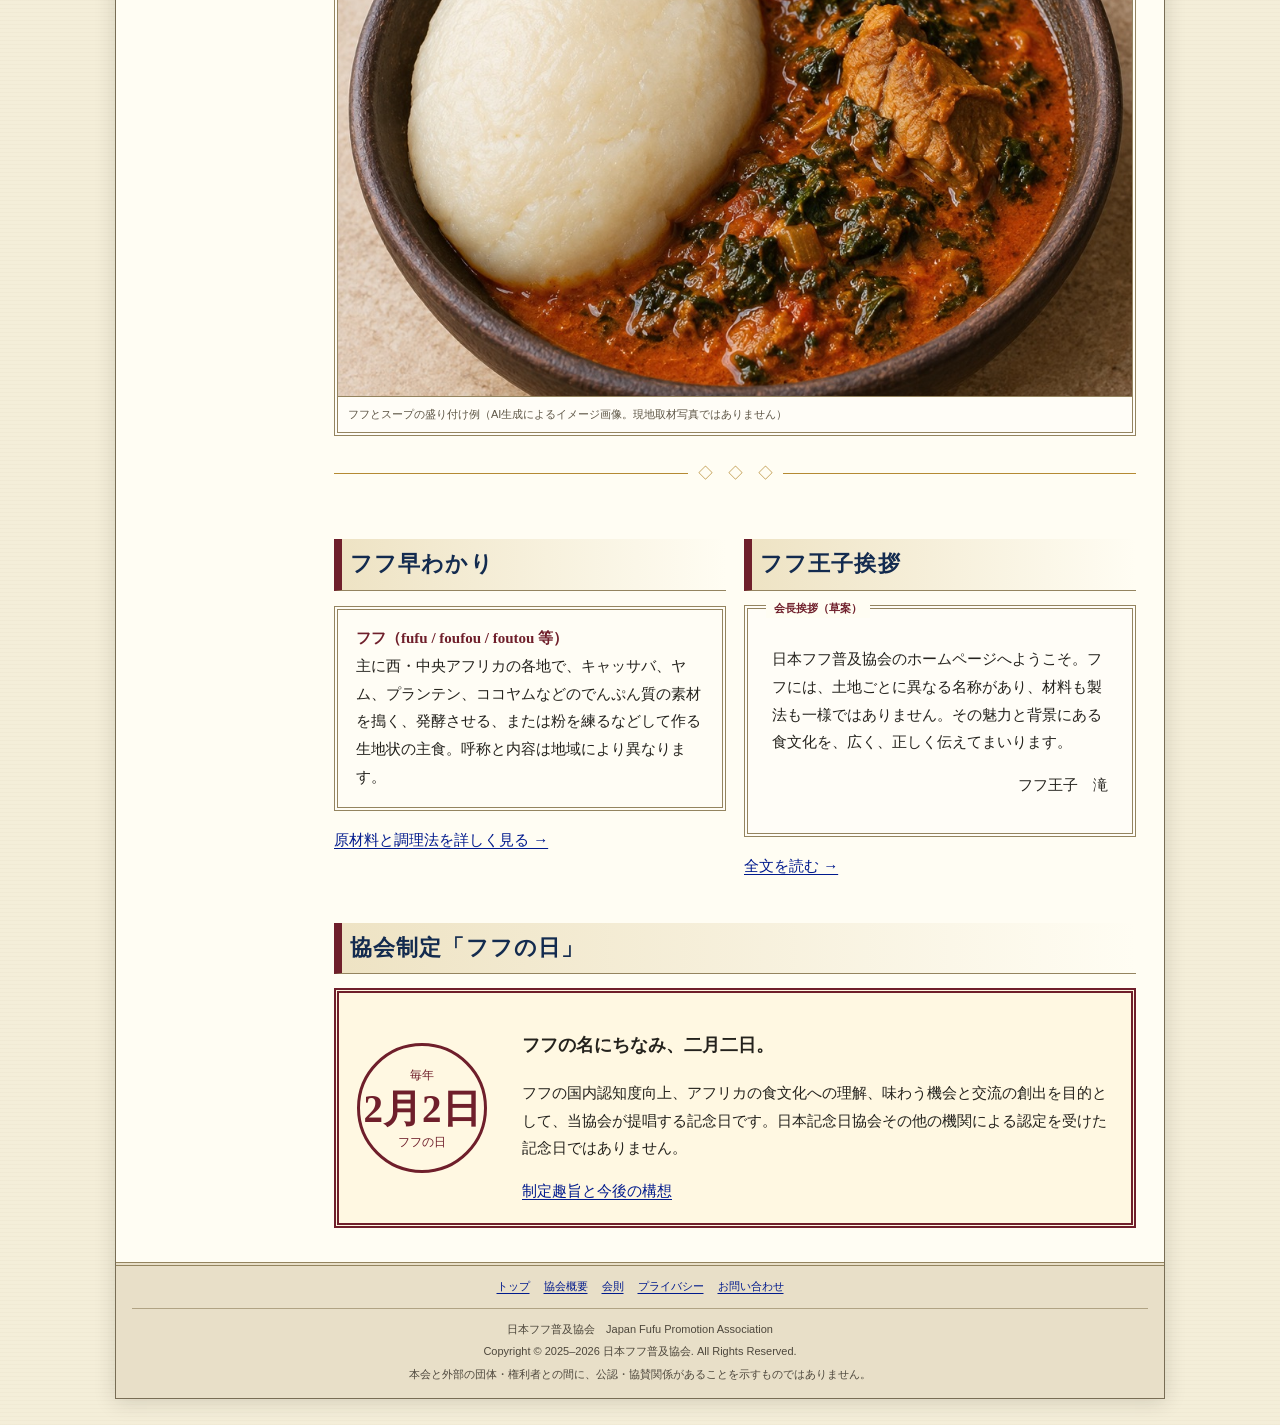
==== commit 0f55513d: "Update site text for v1.6.4" ====
--- a/index.html
+++ b/index.html
@@ -2,24 +2,24 @@
 
 <html lang="ja"><head><meta charset="utf-8"/><meta content="width=device-width,initial-scale=1" name="viewport"/><meta content="日本フフ普及協会は、フフとその関連料理を通じて食文化への理解を深める任意団体です。" name="description"/><meta content="#132b4f" name="theme-color"/><title>日本フフ普及協会 公式ホームページ</title><link href="assets/img/favicon.svg" rel="icon"/><link href="assets/css/site.css" rel="stylesheet"/><script defer="" src="assets/js/site.js"></script></head>
 <body><a class="skip-link" href="#main">本文へ移動</a>
-<div class="utility-bar"><div class="utility-bar__inner"><span><strong>公式ホームページ</strong>　文字サイズはブラウザの機能で変更できます</span><span>最終更新：2026年10月22日（）</span></div></div>
+<div class="utility-bar"><div class="utility-bar__inner"><span><strong>公式ホームページ</strong>　文字サイズはブラウザの機能で変更できます</span><span>最終更新：2026年10月23日</span></div></div>
 <div class="site-shell">
-<header class="site-header"><div class="masthead"><a class="masthead__logo" href="index.html"><img alt="日本フフ普及協会 紋章案" src="assets/img/emblem.svg"/></a><div class="masthead__title"><small>JAPAN FUFU PROMOTION ASSOCIATION</small><a href="index.html"><h1>日本フフ普及協会</h1></a><p>フフ及び関連する食文化の普及・紹介・研究</p></div><div class="masthead__seal"><span>任意団体</span><strong>令和七年設立</strong><span>二月二日は「フフの日」</span></div></div>
+<header class="site-header"><div class="masthead"><a class="masthead__logo" href="index.html"><img alt="日本フフ普及協会の紋章" src="assets/img/emblem.svg"/></a><div class="masthead__title"><small>JAPAN FUFU PROMOTION ASSOCIATION</small><a href="index.html"><h1>日本フフ普及協会</h1></a><p>フフ及び関連する食文化の普及・紹介・交流</p></div><div class="masthead__seal"><span>任意団体</span><strong>令和七年設立</strong><span>二月二日は「フフの日」</span></div></div>
 <button aria-controls="global-nav" aria-expanded="false" aria-label="目次・主要項目を開閉" class="nav-toggle" data-nav-toggle="" type="button"></button><nav aria-label="主要項目" class="global-nav" data-global-nav="" id="global-nav"><ul><li><a aria-current="page" href="index.html">トップ</a></li><li><a href="fufu.html">フフとは</a></li><li><a href="world.html">世界のフフ</a></li><li><a href="recipe.html">作り方</a></li><li><a href="about.html">協会概要</a></li><li><a href="activities.html">普及活動</a></li><li><a href="games.html">附属遊戯室</a></li><li><a href="contact.html">お問い合わせ</a></li></ul></nav></header>
-<div class="retro-banner"><span>◆　食卓より始まる文化理解　◆　<strong>毎年二月二日は「フフの日」</strong>　◆</span></div>
+<div class="retro-banner"><span>◆　食卓より始まる文化理解　◆</span></div>
 <div class="layout"><aside aria-label="補助メニュー" class="sidebar">
 <section class="side-box"><h2>目　次</h2><ol class="side-menu"><li><a href="fufu.html">フフとは</a></li><li><a href="world.html">世界のフフ</a></li><li><a href="recipe.html">フフの作り方</a></li><li><a href="fufu-day.html">フフの日</a></li><li><a href="games.html">附属遊戯室</a></li><li><a href="about.html#message">フフ王子挨拶</a></li><li><a href="rules.html">会則</a></li></ol></section>
-<section class="side-box"><h2 class="green">訪問者数</h2><div class="side-box__body"><div class="counter" data-counter="">0002202</div><span class="counter-note">※演出上の固定表示です</span></div></section>
+<section class="side-box"><h2 class="green">フフ記念番号</h2><div class="side-box__body"><div class="counter" data-counter="">0002202</div></div></section>
 <a class="link-banner" href="fufu-day.html"><span><strong>2月2日は<br/>フフの日</strong></span><span>≫</span></a>
 </aside><main class="main-content" id="main">
-<section class="hero"><div class="hero__copy"><small>食文化普及・調査研究・交流</small><h2>フフを知り、<br/>世界の食卓を知る。</h2><p>日本フフ普及協会は、西・中央アフリカを中心に親しまれるフフと、世界各地の関連料理を正確に学び、広く紹介することを目的とする任意団体です。</p><a class="hero__ribbon" href="fufu.html">フフ入門はこちら →</a></div><div class="hero__crest"><img alt="日本フフ普及協会の紋章" src="assets/img/emblem.svg"/></div></section>
-<section class="notice-board"><div class="notice-board__head"><h2>更新情報・お知らせ</h2><a href="activities.html">一覧を見る</a></div><ul class="news-list"><li><time datetime="2026-10-22">2026.10.22</time><span class="label label--notice">準備</span><span><span aria-label="新着" class="new-mark">附属遊戯室「神経衰弱」「フフ識別試験」を開設しました。</span>附属遊戯室と料理イメージを統合しました。</span></li><li><time datetime="2026-10-22">2026.10.22</time><span class="label">資料</span><span>フフ及び関連料理の図録・調理案内を掲載しました。</span></li><li><time datetime="2025-02-10">2025.02.10</time><span class="label">設立</span><span>関係者が初めて共同でフフを調理した日を、協会の設立日としています。</span></li></ul></section>
+<section class="hero"><div class="hero__copy"><small>食文化普及・紹介・交流</small><h2>フフを知り、<br/>世界の食卓を知る。</h2><p>日本フフ普及協会は、西・中央アフリカを中心に親しまれるフフと、世界各地の関連料理を正確に学び、広く紹介することを目的とする任意団体です。</p><a class="hero__ribbon" href="fufu.html">フフ入門はこちら →</a></div><div class="hero__crest"><img alt="日本フフ普及協会の紋章" src="assets/img/emblem.svg"/></div></section>
+<section class="notice-board"><div class="notice-board__head"><h2>更新情報・お知らせ</h2><a href="activities.html">一覧を見る</a></div><ul class="news-list"><li><time datetime="2026-10-22">2026.10.22</time><span class="label label--notice">案内</span><span><span aria-label="新着" class="new-mark">附属遊戯室「神経衰弱」「フフ識別試験」を開設しました。</span></span></li><li><time datetime="2026-10-22">2026.10.22</time><span class="label">資料</span><span>フフ及び関連料理の図録・調理案内を掲載しました。</span></li><li><time datetime="2025-02-10">2025.02.10</time><span class="label">設立</span><span>設立メンバーが初めてともにフフを調理した日を、協会の設立日としています。</span></li></ul></section>
 <h2 class="section-heading">設立趣旨</h2><p>フフという料理名は、日本ではいまだ広く知られているとは言い難い一方、その背景には、地域ごとの素材、調理、食べ方、家庭の記憶があります。当協会は、フフを単なる珍味として消費するのではなく、各地の文化的背景とともに紹介し、食を通じた相互理解に寄与することを目指します。</p>
 <div class="feature-grid"><article class="feature-card"><h3 class="feature-card__title">フフを学ぶ</h3><div class="feature-card__body"><p>原材料、製法、食べ方、地域差を資料に基づいて紹介します。</p><a href="fufu.html">基礎解説へ</a></div></article><article class="feature-card"><h3 class="feature-card__title">違いを知る</h3><div class="feature-card__body"><p>フフと近縁・類似料理を、同一視せず比較します。</p><a href="world.html">世界のフフへ</a></div></article><article class="feature-card feature-card--day"><h3 class="feature-card__title">フフの日</h3><div class="feature-card__body"><p>2月2日は、当協会が提唱する「フフの日」です。</p><a href="fufu-day.html">制定趣旨へ</a></div></article></div>
 <div class="panel game-home-banner"><strong><span aria-label="新着" class="new-mark"></span>日本フフ普及協会　附属遊戯室</strong><p>附属遊戯室では、「神経衰弱」「フフ識別試験」の二種目を開設しています。</p><a href="games.html">附属遊戯室へ入室する ≫</a></div>
 <figure class="food-figure"><img alt="AI生成による、フフとスープを盛り付けたイメージ" src="assets/img/food/fufu.jpg"/><figcaption>フフとスープの盛り付け例（AI生成によるイメージ画像。現地取材写真ではありません）</figcaption></figure>
 <div class="ornament"><span>◇　◇　◇</span></div>
-<div class="two-col"><section><h2 class="section-heading">フフ早わかり</h2><div class="definition-box"><strong>フフ（fufu / foufou / foutou 等）</strong><br/>主に西・中央アフリカの各地で、キャッサバ、ヤム、プランテン、ココヤムなどのでんぷん質の素材を搗く、発酵させる、または粉を練るなどして作る生地状の主食。呼称と内容は地域により異なります。</div><p><a href="fufu.html">原材料と調理法を詳しく見る →</a></p></section><section><h2 class="section-heading">フフ王子挨拶</h2><div class="president-message"><p>本会の諸方針はフフ王子の裁可をもって定まり、会長以下の役員がこれを執行するものとします。</p><p class="signature">フフ王子　滝</p></div><p><a href="about.html#message">全文を読む →</a></p></section></div>
+<div class="two-col"><section><h2 class="section-heading">フフ早わかり</h2><div class="definition-box"><strong>フフ（fufu / foufou / foutou 等）</strong><br/>主に西・中央アフリカの各地で、キャッサバ、ヤム、プランテン、ココヤムなどのでんぷん質の素材を搗く、発酵させる、または粉を練るなどして作る生地状の主食。呼称と内容は地域により異なります。</div><p><a href="fufu.html">原材料と調理法を詳しく見る →</a></p></section><section><h2 class="section-heading">フフ王子挨拶</h2><div class="president-message"><p>日本フフ普及協会のホームページへようこそ。フフには、土地ごとに異なる名称があり、材料も製法も一様ではありません。その魅力と背景にある食文化を、広く、正しく伝えてまいります。</p><p class="signature">フフ王子　滝</p></div><p><a href="about.html#message">全文を読む →</a></p></section></div>
 <h2 class="section-heading">協会制定「フフの日」</h2><div class="fufu-day-card"><div class="date-seal"><div><small>毎年</small><strong>2月2日</strong><small>フフの日</small></div></div><div><h3>フフの名にちなみ、二月二日。</h3><p>フフの国内認知度向上、アフリカの食文化への理解、味わう機会と交流の創出を目的として、当協会が提唱する記念日です。日本記念日協会その他の機関による認定を受けた記念日ではありません。</p><a href="fufu-day.html">制定趣旨と今後の構想</a></div></div>
 </main></div>
 <footer class="footer"><nav class="footer__nav"><a href="index.html">トップ</a><a href="about.html">協会概要</a><a href="rules.html">会則</a><a href="privacy.html">プライバシー</a><a href="contact.html">お問い合わせ</a></nav><div class="footer__meta"><p>日本フフ普及協会　Japan Fufu Promotion Association</p><p>Copyright © 2025–<span data-year="">2026</span> 日本フフ普及協会. All Rights Reserved.</p><p>本会と外部の団体・権利者との間に、公認・協賛関係があることを示すものではありません。</p></div></footer>
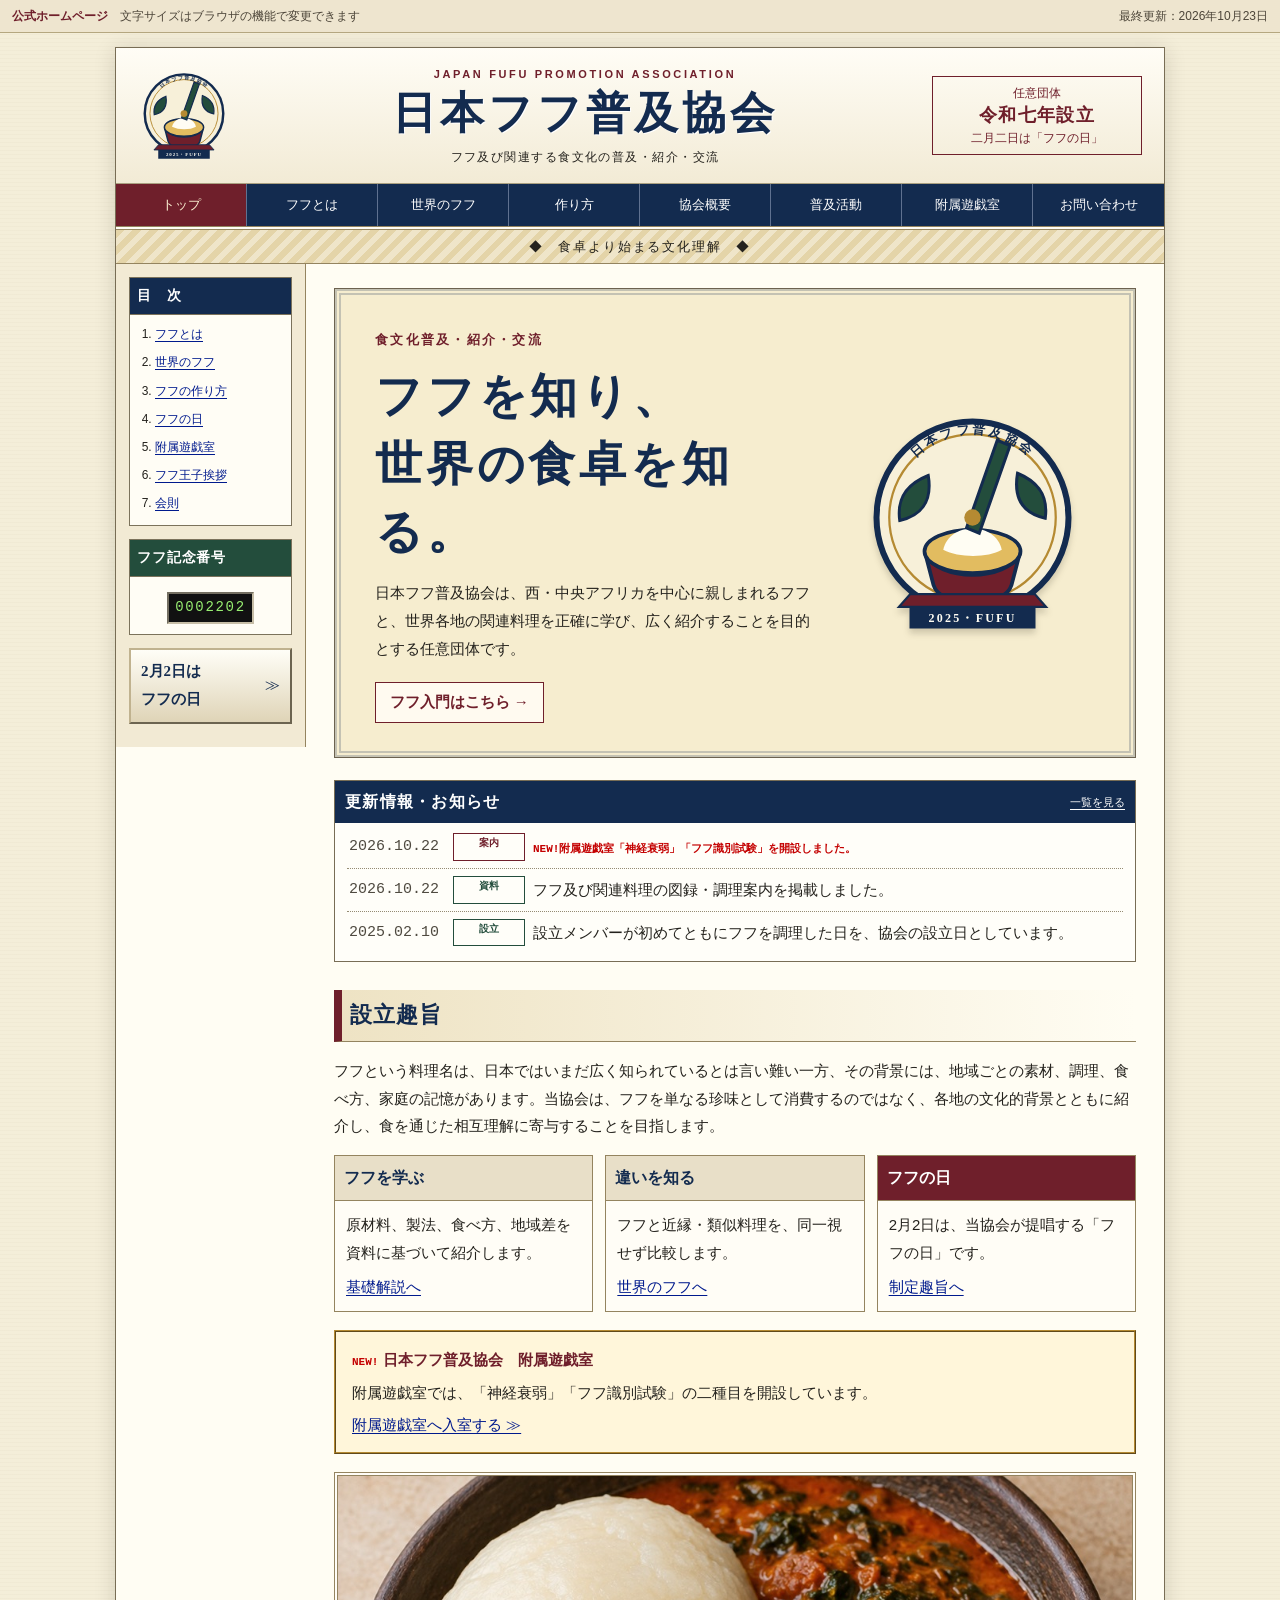
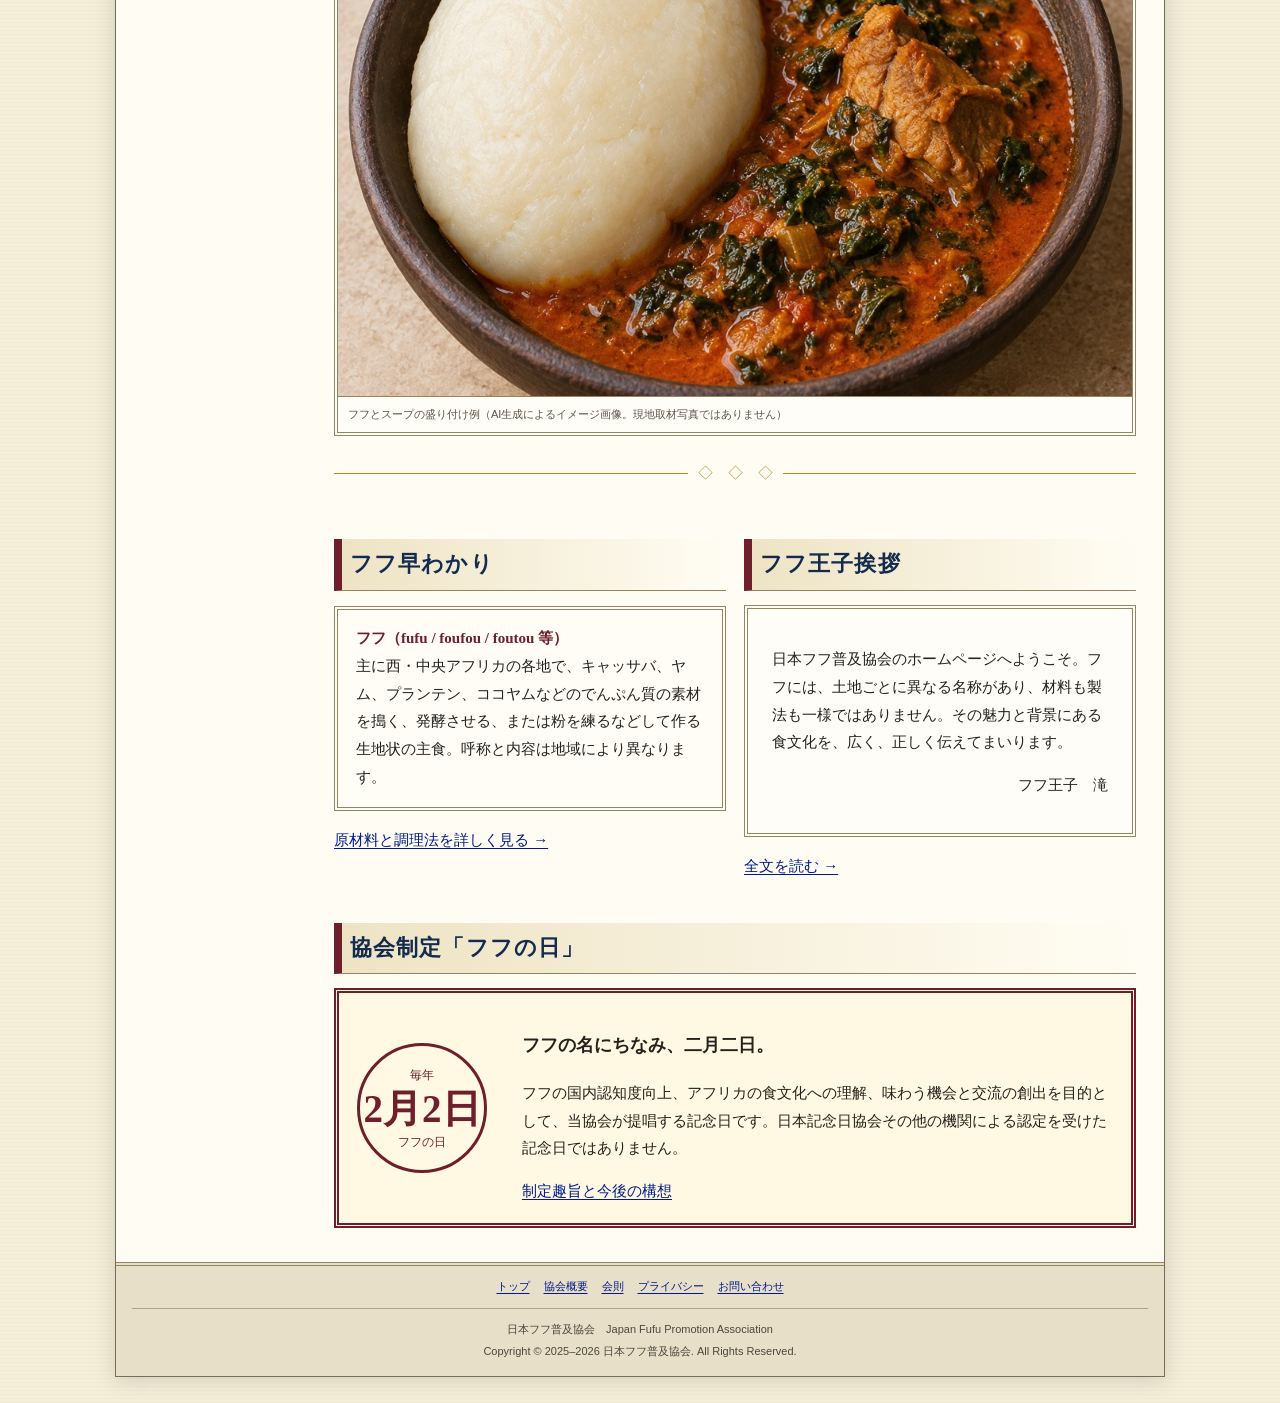
==== commit 8248e275: "Update site to v1.6.6" ====
--- a/index.html
+++ b/index.html
@@ -1,6 +1,6 @@
 <!DOCTYPE html>
 
-<html lang="ja"><head><meta charset="utf-8"/><meta content="width=device-width,initial-scale=1" name="viewport"/><meta content="日本フフ普及協会は、フフとその関連料理を通じて食文化への理解を深める任意団体です。" name="description"/><meta content="#132b4f" name="theme-color"/><title>日本フフ普及協会 公式ホームページ</title><link href="assets/img/favicon.svg" rel="icon"/><link href="assets/css/site.css" rel="stylesheet"/><script defer="" src="assets/js/site.js"></script></head>
+<html lang="ja"><head><meta charset="utf-8"/><meta content="width=device-width,initial-scale=1" name="viewport"/><meta content="日本フフ普及協会は、フフとその関連料理を通じて食文化への理解を深める任意団体です。" name="description"/><meta content="#132b4f" name="theme-color"/><title>日本フフ普及協会 公式ホームページ</title><link href="assets/img/favicon.svg" rel="icon"/><link href="assets/css/site.css?v=1.6.6" rel="stylesheet"/><script defer="" src="assets/js/site.js"></script></head>
 <body><a class="skip-link" href="#main">本文へ移動</a>
 <div class="utility-bar"><div class="utility-bar__inner"><span><strong>公式ホームページ</strong>　文字サイズはブラウザの機能で変更できます</span><span>最終更新：2026年10月23日</span></div></div>
 <div class="site-shell">
@@ -22,5 +22,5 @@
 <div class="two-col"><section><h2 class="section-heading">フフ早わかり</h2><div class="definition-box"><strong>フフ（fufu / foufou / foutou 等）</strong><br/>主に西・中央アフリカの各地で、キャッサバ、ヤム、プランテン、ココヤムなどのでんぷん質の素材を搗く、発酵させる、または粉を練るなどして作る生地状の主食。呼称と内容は地域により異なります。</div><p><a href="fufu.html">原材料と調理法を詳しく見る →</a></p></section><section><h2 class="section-heading">フフ王子挨拶</h2><div class="president-message"><p>日本フフ普及協会のホームページへようこそ。フフには、土地ごとに異なる名称があり、材料も製法も一様ではありません。その魅力と背景にある食文化を、広く、正しく伝えてまいります。</p><p class="signature">フフ王子　滝</p></div><p><a href="about.html#message">全文を読む →</a></p></section></div>
 <h2 class="section-heading">協会制定「フフの日」</h2><div class="fufu-day-card"><div class="date-seal"><div><small>毎年</small><strong>2月2日</strong><small>フフの日</small></div></div><div><h3>フフの名にちなみ、二月二日。</h3><p>フフの国内認知度向上、アフリカの食文化への理解、味わう機会と交流の創出を目的として、当協会が提唱する記念日です。日本記念日協会その他の機関による認定を受けた記念日ではありません。</p><a href="fufu-day.html">制定趣旨と今後の構想</a></div></div>
 </main></div>
-<footer class="footer"><nav class="footer__nav"><a href="index.html">トップ</a><a href="about.html">協会概要</a><a href="rules.html">会則</a><a href="privacy.html">プライバシー</a><a href="contact.html">お問い合わせ</a></nav><div class="footer__meta"><p>日本フフ普及協会　Japan Fufu Promotion Association</p><p>Copyright © 2025–<span data-year="">2026</span> 日本フフ普及協会. All Rights Reserved.</p><p>本会と外部の団体・権利者との間に、公認・協賛関係があることを示すものではありません。</p></div></footer>
+<footer class="footer"><nav class="footer__nav"><a href="index.html">トップ</a><a href="about.html">協会概要</a><a href="rules.html">会則</a><a href="privacy.html">プライバシー</a><a href="contact.html">お問い合わせ</a></nav><div class="footer__meta"><p>日本フフ普及協会　Japan Fufu Promotion Association</p><p>Copyright © 2025–<span data-year="">2026</span> 日本フフ普及協会. All Rights Reserved.</p></div></footer>
 </div></body></html>
--- a/assets/css/site.css
+++ b/assets/css/site.css
@@ -156,7 +156,6 @@
 .honorary { display: inline-block; margin-left: 5px; padding: 0 4px; border: 1px solid var(--gold); color: #6d511d; font-size: 10px; }
 
 .president-message { position: relative; padding: 22px 24px 18px; border: 4px double var(--line); background: #fffdf7; font-family: var(--serif); }
-.president-message::before { position: absolute; top: -11px; left: 18px; padding: 0 8px; background: var(--paper-light); color: var(--wine); content: "会長挨拶（草案）"; font-family: var(--sans); font-size: 11px; font-weight: 700; }
 .signature { margin-top: 14px; text-align: right; }
 
 .timeline { margin: 0; padding: 0; list-style: none; }
@@ -186,7 +185,6 @@
 .clause-list li { margin-bottom: 5px; }
 .revision-box { margin-top: 30px; padding: 10px 12px; border: 1px solid var(--line); background: #f2ead5; font-size: 12px; }
 
-/* v1.4 レトロ装飾・料理資料 */
 .new-mark { display: inline-block; margin-right: 5px; color: #c40000; font: 700 11px "Courier New", monospace; }
 .new-mark::before { content: "NEW!"; }
 .under-construction { display: inline-block; padding: 2px 7px; border: 2px dashed #b67816; background: #fff4ad; color: #6a4200; font: 700 11px "Courier New", monospace; }
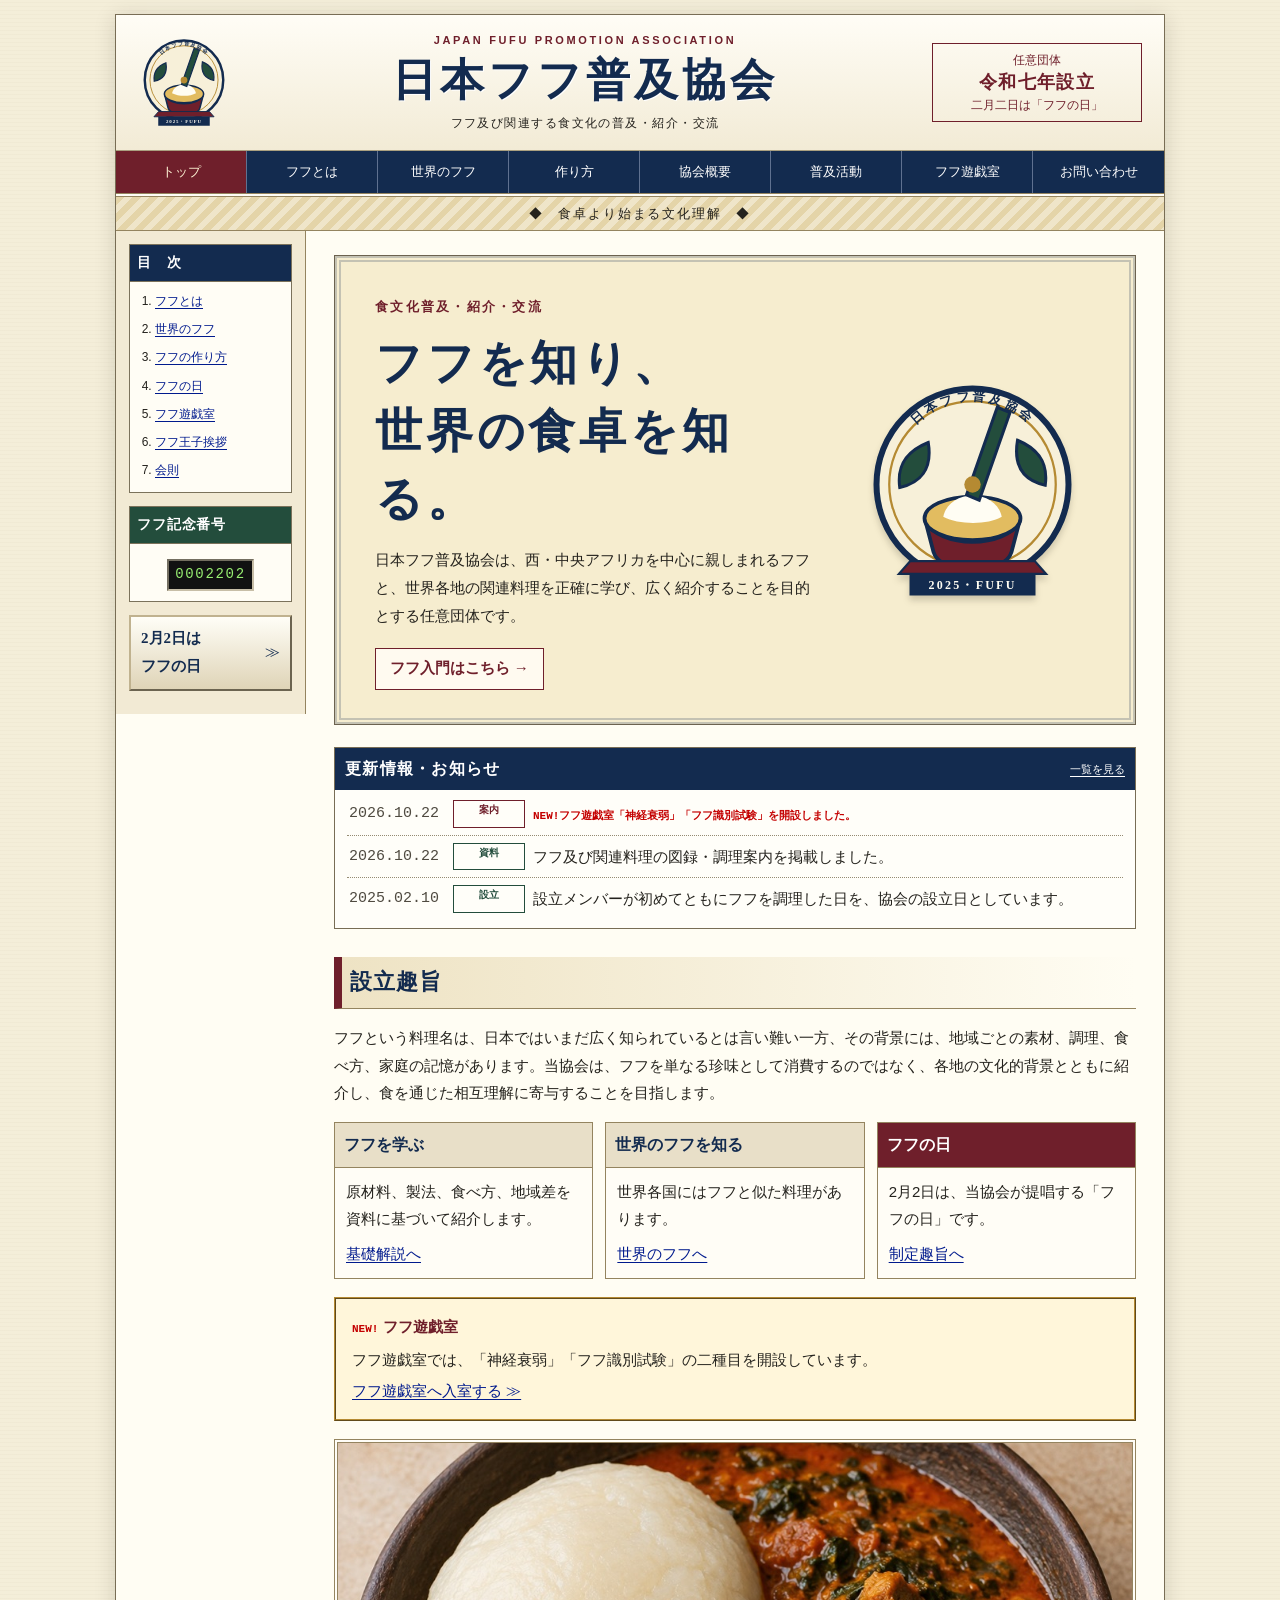
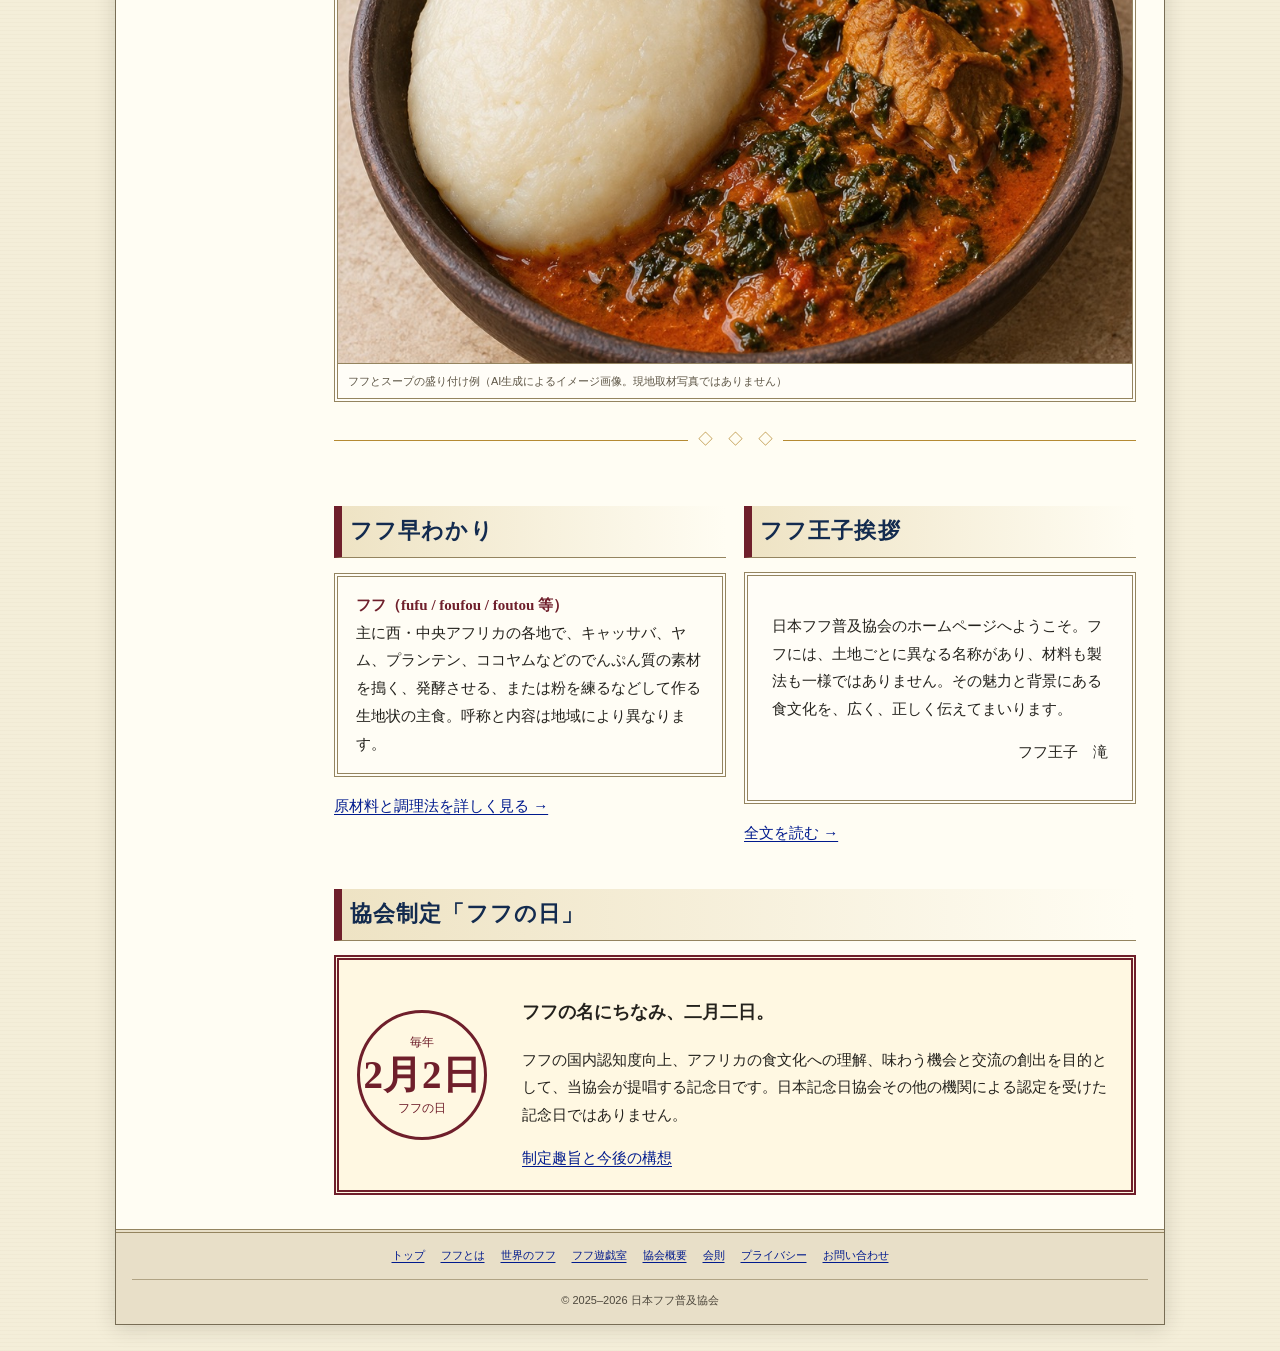
==== commit b76d69e1: "Update site to v1.6.9" ====
--- a/index.html
+++ b/index.html
@@ -1,26 +1,25 @@
 <!DOCTYPE html>
 
-<html lang="ja"><head><meta charset="utf-8"/><meta content="width=device-width,initial-scale=1" name="viewport"/><meta content="日本フフ普及協会は、フフとその関連料理を通じて食文化への理解を深める任意団体です。" name="description"/><meta content="#132b4f" name="theme-color"/><title>日本フフ普及協会 公式ホームページ</title><link href="assets/img/favicon.svg" rel="icon"/><link href="assets/css/site.css?v=1.6.6" rel="stylesheet"/><script defer="" src="assets/js/site.js"></script></head>
+<html lang="ja"><head><meta charset="utf-8"/><meta content="width=device-width,initial-scale=1" name="viewport"/><meta content="日本フフ普及協会は、フフとその関連料理を通じて食文化への理解を深める任意団体です。" name="description"/><meta content="#132b4f" name="theme-color"/><title>日本フフ普及協会 公式ホームページ</title><link href="assets/img/favicon.svg" rel="icon"/><link href="assets/css/site.css?v=1.6.9" rel="stylesheet"/><script defer="" src="assets/js/site.js"></script></head>
 <body><a class="skip-link" href="#main">本文へ移動</a>
-<div class="utility-bar"><div class="utility-bar__inner"><span><strong>公式ホームページ</strong>　文字サイズはブラウザの機能で変更できます</span><span>最終更新：2026年10月23日</span></div></div>
 <div class="site-shell">
 <header class="site-header"><div class="masthead"><a class="masthead__logo" href="index.html"><img alt="日本フフ普及協会の紋章" src="assets/img/emblem.svg"/></a><div class="masthead__title"><small>JAPAN FUFU PROMOTION ASSOCIATION</small><a href="index.html"><h1>日本フフ普及協会</h1></a><p>フフ及び関連する食文化の普及・紹介・交流</p></div><div class="masthead__seal"><span>任意団体</span><strong>令和七年設立</strong><span>二月二日は「フフの日」</span></div></div>
-<button aria-controls="global-nav" aria-expanded="false" aria-label="目次・主要項目を開閉" class="nav-toggle" data-nav-toggle="" type="button"></button><nav aria-label="主要項目" class="global-nav" data-global-nav="" id="global-nav"><ul><li><a aria-current="page" href="index.html">トップ</a></li><li><a href="fufu.html">フフとは</a></li><li><a href="world.html">世界のフフ</a></li><li><a href="recipe.html">作り方</a></li><li><a href="about.html">協会概要</a></li><li><a href="activities.html">普及活動</a></li><li><a href="games.html">附属遊戯室</a></li><li><a href="contact.html">お問い合わせ</a></li></ul></nav></header>
+<button aria-controls="global-nav" aria-expanded="false" aria-label="目次・主要項目を開閉" class="nav-toggle" data-nav-toggle="" type="button"></button><nav aria-label="主要項目" class="global-nav" data-global-nav="" id="global-nav"><ul><li><a aria-current="page" href="index.html">トップ</a></li><li><a href="fufu.html">フフとは</a></li><li><a href="world.html">世界のフフ</a></li><li><a href="recipe.html">作り方</a></li><li><a href="about.html">協会概要</a></li><li><a href="activities.html">普及活動</a></li><li><a href="games.html">フフ遊戯室</a></li><li><a href="contact.html">お問い合わせ</a></li></ul></nav></header>
 <div class="retro-banner"><span>◆　食卓より始まる文化理解　◆</span></div>
 <div class="layout"><aside aria-label="補助メニュー" class="sidebar">
-<section class="side-box"><h2>目　次</h2><ol class="side-menu"><li><a href="fufu.html">フフとは</a></li><li><a href="world.html">世界のフフ</a></li><li><a href="recipe.html">フフの作り方</a></li><li><a href="fufu-day.html">フフの日</a></li><li><a href="games.html">附属遊戯室</a></li><li><a href="about.html#message">フフ王子挨拶</a></li><li><a href="rules.html">会則</a></li></ol></section>
+<section class="side-box"><h2>目　次</h2><ol class="side-menu"><li><a href="fufu.html">フフとは</a></li><li><a href="world.html">世界のフフ</a></li><li><a href="recipe.html">フフの作り方</a></li><li><a href="fufu-day.html">フフの日</a></li><li><a href="games.html">フフ遊戯室</a></li><li><a href="about.html#message">フフ王子挨拶</a></li><li><a href="rules.html">会則</a></li></ol></section>
 <section class="side-box"><h2 class="green">フフ記念番号</h2><div class="side-box__body"><div class="counter" data-counter="">0002202</div></div></section>
 <a class="link-banner" href="fufu-day.html"><span><strong>2月2日は<br/>フフの日</strong></span><span>≫</span></a>
 </aside><main class="main-content" id="main">
 <section class="hero"><div class="hero__copy"><small>食文化普及・紹介・交流</small><h2>フフを知り、<br/>世界の食卓を知る。</h2><p>日本フフ普及協会は、西・中央アフリカを中心に親しまれるフフと、世界各地の関連料理を正確に学び、広く紹介することを目的とする任意団体です。</p><a class="hero__ribbon" href="fufu.html">フフ入門はこちら →</a></div><div class="hero__crest"><img alt="日本フフ普及協会の紋章" src="assets/img/emblem.svg"/></div></section>
-<section class="notice-board"><div class="notice-board__head"><h2>更新情報・お知らせ</h2><a href="activities.html">一覧を見る</a></div><ul class="news-list"><li><time datetime="2026-10-22">2026.10.22</time><span class="label label--notice">案内</span><span><span aria-label="新着" class="new-mark">附属遊戯室「神経衰弱」「フフ識別試験」を開設しました。</span></span></li><li><time datetime="2026-10-22">2026.10.22</time><span class="label">資料</span><span>フフ及び関連料理の図録・調理案内を掲載しました。</span></li><li><time datetime="2025-02-10">2025.02.10</time><span class="label">設立</span><span>設立メンバーが初めてともにフフを調理した日を、協会の設立日としています。</span></li></ul></section>
+<section class="notice-board"><div class="notice-board__head"><h2>更新情報・お知らせ</h2><a href="activities.html">一覧を見る</a></div><ul class="news-list"><li><time datetime="2026-10-22">2026.10.22</time><span class="label label--notice">案内</span><span><span aria-label="新着" class="new-mark">フフ遊戯室「神経衰弱」「フフ識別試験」を開設しました。</span></span></li><li><time datetime="2026-10-22">2026.10.22</time><span class="label">資料</span><span>フフ及び関連料理の図録・調理案内を掲載しました。</span></li><li><time datetime="2025-02-10">2025.02.10</time><span class="label">設立</span><span>設立メンバーが初めてともにフフを調理した日を、協会の設立日としています。</span></li></ul></section>
 <h2 class="section-heading">設立趣旨</h2><p>フフという料理名は、日本ではいまだ広く知られているとは言い難い一方、その背景には、地域ごとの素材、調理、食べ方、家庭の記憶があります。当協会は、フフを単なる珍味として消費するのではなく、各地の文化的背景とともに紹介し、食を通じた相互理解に寄与することを目指します。</p>
-<div class="feature-grid"><article class="feature-card"><h3 class="feature-card__title">フフを学ぶ</h3><div class="feature-card__body"><p>原材料、製法、食べ方、地域差を資料に基づいて紹介します。</p><a href="fufu.html">基礎解説へ</a></div></article><article class="feature-card"><h3 class="feature-card__title">違いを知る</h3><div class="feature-card__body"><p>フフと近縁・類似料理を、同一視せず比較します。</p><a href="world.html">世界のフフへ</a></div></article><article class="feature-card feature-card--day"><h3 class="feature-card__title">フフの日</h3><div class="feature-card__body"><p>2月2日は、当協会が提唱する「フフの日」です。</p><a href="fufu-day.html">制定趣旨へ</a></div></article></div>
-<div class="panel game-home-banner"><strong><span aria-label="新着" class="new-mark"></span>日本フフ普及協会　附属遊戯室</strong><p>附属遊戯室では、「神経衰弱」「フフ識別試験」の二種目を開設しています。</p><a href="games.html">附属遊戯室へ入室する ≫</a></div>
+<div class="feature-grid"><article class="feature-card"><h3 class="feature-card__title">フフを学ぶ</h3><div class="feature-card__body"><p>原材料、製法、食べ方、地域差を資料に基づいて紹介します。</p><a href="fufu.html">基礎解説へ</a></div></article><article class="feature-card"><h3 class="feature-card__title">世界のフフを知る</h3><div class="feature-card__body"><p>世界各国にはフフと似た料理があります。</p><a href="world.html">世界のフフへ</a></div></article><article class="feature-card feature-card--day"><h3 class="feature-card__title">フフの日</h3><div class="feature-card__body"><p>2月2日は、当協会が提唱する「フフの日」です。</p><a href="fufu-day.html">制定趣旨へ</a></div></article></div>
+<div class="panel game-home-banner"><strong><span aria-label="新着" class="new-mark"></span>フフ遊戯室</strong><p>フフ遊戯室では、「神経衰弱」「フフ識別試験」の二種目を開設しています。</p><a href="games.html">フフ遊戯室へ入室する ≫</a></div>
 <figure class="food-figure"><img alt="AI生成による、フフとスープを盛り付けたイメージ" src="assets/img/food/fufu.jpg"/><figcaption>フフとスープの盛り付け例（AI生成によるイメージ画像。現地取材写真ではありません）</figcaption></figure>
 <div class="ornament"><span>◇　◇　◇</span></div>
 <div class="two-col"><section><h2 class="section-heading">フフ早わかり</h2><div class="definition-box"><strong>フフ（fufu / foufou / foutou 等）</strong><br/>主に西・中央アフリカの各地で、キャッサバ、ヤム、プランテン、ココヤムなどのでんぷん質の素材を搗く、発酵させる、または粉を練るなどして作る生地状の主食。呼称と内容は地域により異なります。</div><p><a href="fufu.html">原材料と調理法を詳しく見る →</a></p></section><section><h2 class="section-heading">フフ王子挨拶</h2><div class="president-message"><p>日本フフ普及協会のホームページへようこそ。フフには、土地ごとに異なる名称があり、材料も製法も一様ではありません。その魅力と背景にある食文化を、広く、正しく伝えてまいります。</p><p class="signature">フフ王子　滝</p></div><p><a href="about.html#message">全文を読む →</a></p></section></div>
 <h2 class="section-heading">協会制定「フフの日」</h2><div class="fufu-day-card"><div class="date-seal"><div><small>毎年</small><strong>2月2日</strong><small>フフの日</small></div></div><div><h3>フフの名にちなみ、二月二日。</h3><p>フフの国内認知度向上、アフリカの食文化への理解、味わう機会と交流の創出を目的として、当協会が提唱する記念日です。日本記念日協会その他の機関による認定を受けた記念日ではありません。</p><a href="fufu-day.html">制定趣旨と今後の構想</a></div></div>
 </main></div>
-<footer class="footer"><nav class="footer__nav"><a href="index.html">トップ</a><a href="about.html">協会概要</a><a href="rules.html">会則</a><a href="privacy.html">プライバシー</a><a href="contact.html">お問い合わせ</a></nav><div class="footer__meta"><p>日本フフ普及協会　Japan Fufu Promotion Association</p><p>Copyright © 2025–<span data-year="">2026</span> 日本フフ普及協会. All Rights Reserved.</p></div></footer>
+<footer class="footer"><nav class="footer__nav" aria-label="フッターメニュー"><a href="index.html">トップ</a><a href="fufu.html">フフとは</a><a href="world.html">世界のフフ</a><a href="games.html">フフ遊戯室</a><a href="about.html">協会概要</a><a href="rules.html">会則</a><a href="privacy.html">プライバシー</a><a href="contact.html">お問い合わせ</a></nav><div class="footer__meta"><p>© 2025–<span data-year="">2026</span> 日本フフ普及協会</p></div></footer>
 </div></body></html>
--- a/assets/css/site.css
+++ b/assets/css/site.css
@@ -36,9 +36,6 @@
 .skip-link:focus { top: 12px; }
 .sr-only { position: absolute; width: 1px; height: 1px; padding: 0; margin: -1px; overflow: hidden; clip: rect(0,0,0,0); white-space: nowrap; border: 0; }
 
-.utility-bar { border-bottom: 1px solid #b5a780; background: #eee5cf; color: #4c4539; font-size: 12px; }
-.utility-bar__inner { display: flex; justify-content: space-between; gap: 18px; padding: 5px 12px; }
-.utility-bar strong { color: var(--wine); }
 
 .site-shell { width: min(1050px, calc(100% - 24px)); margin: 14px auto 26px; border: 1px solid #786d55; background: var(--paper-light); box-shadow: 0 3px 20px var(--shadow); }
 .site-header { border-bottom: 4px double var(--line); background: linear-gradient(#fffdf6, #eee5cb); }
@@ -174,8 +171,8 @@
 .link-banner small { font-family: var(--sans); color: #5d5545; }
 
 .footer { border-top: 4px double var(--line); background: #e8dfc8; color: #4d473c; font-size: 11px; text-align: center; }
-.footer__nav { padding: 10px 12px 4px; }
-.footer__nav a { margin: 0 7px; }
+.footer__nav { display: flex; justify-content: center; flex-wrap: wrap; gap: 6px 16px; padding: 12px 12px 6px; }
+.footer__nav a { margin: 0; }
 .footer__meta { margin: 8px 16px 0; padding: 8px 10px 12px; border-top: 1px solid #b0a384; }
 .footer__meta p { margin: 2px 0; }
 
@@ -200,7 +197,7 @@
 .compact-banner { display: inline-flex; align-items: center; justify-content: center; min-height: 31px; margin: 3px; padding: 2px 8px; border: 2px outset #c0b28f; background: linear-gradient(#fffef7,#dfd4b7); color: var(--navy); font: 700 11px var(--serif); text-decoration: none; }
 .compact-banner:hover { border-style: inset; }
 
-/* 附属遊戯室 — 添付版のゲーム実装をv1.4へ統合 */
+/* フフ遊戯室 — 添付版のゲーム実装をv1.4へ統合 */
 .game-home-banner { margin: 18px 0; border: 2px ridge var(--gold); background: #fff6da; }
 .game-home-banner strong { color: var(--wine); font-family: var(--serif); }
 .game-home-banner p { margin: 4px 0; }
@@ -274,8 +271,6 @@
 
 @media (max-width: 540px) {
   body { font-size: 14px; }
-  .utility-bar__inner { display: block; text-align: center; }
-  .utility-bar__inner span:last-child { display: none; }
   .masthead { grid-template-columns: 58px 1fr; gap: 8px; }
   .masthead__logo img { width: 54px; }
   .masthead__title small { font-size: 9px; letter-spacing: .1em; }
@@ -297,7 +292,7 @@
 }
 
 @media print {
-  .utility-bar, .global-nav, .nav-toggle, .sidebar, .retro-banner, .footer__nav { display: none !important; }
+  .global-nav, .nav-toggle, .sidebar, .retro-banner, .footer__nav { display: none !important; }
   body, .site-shell { background: white; }
   .site-shell { width: 100%; margin: 0; border: 0; box-shadow: none; }
   .layout { display: block; }
